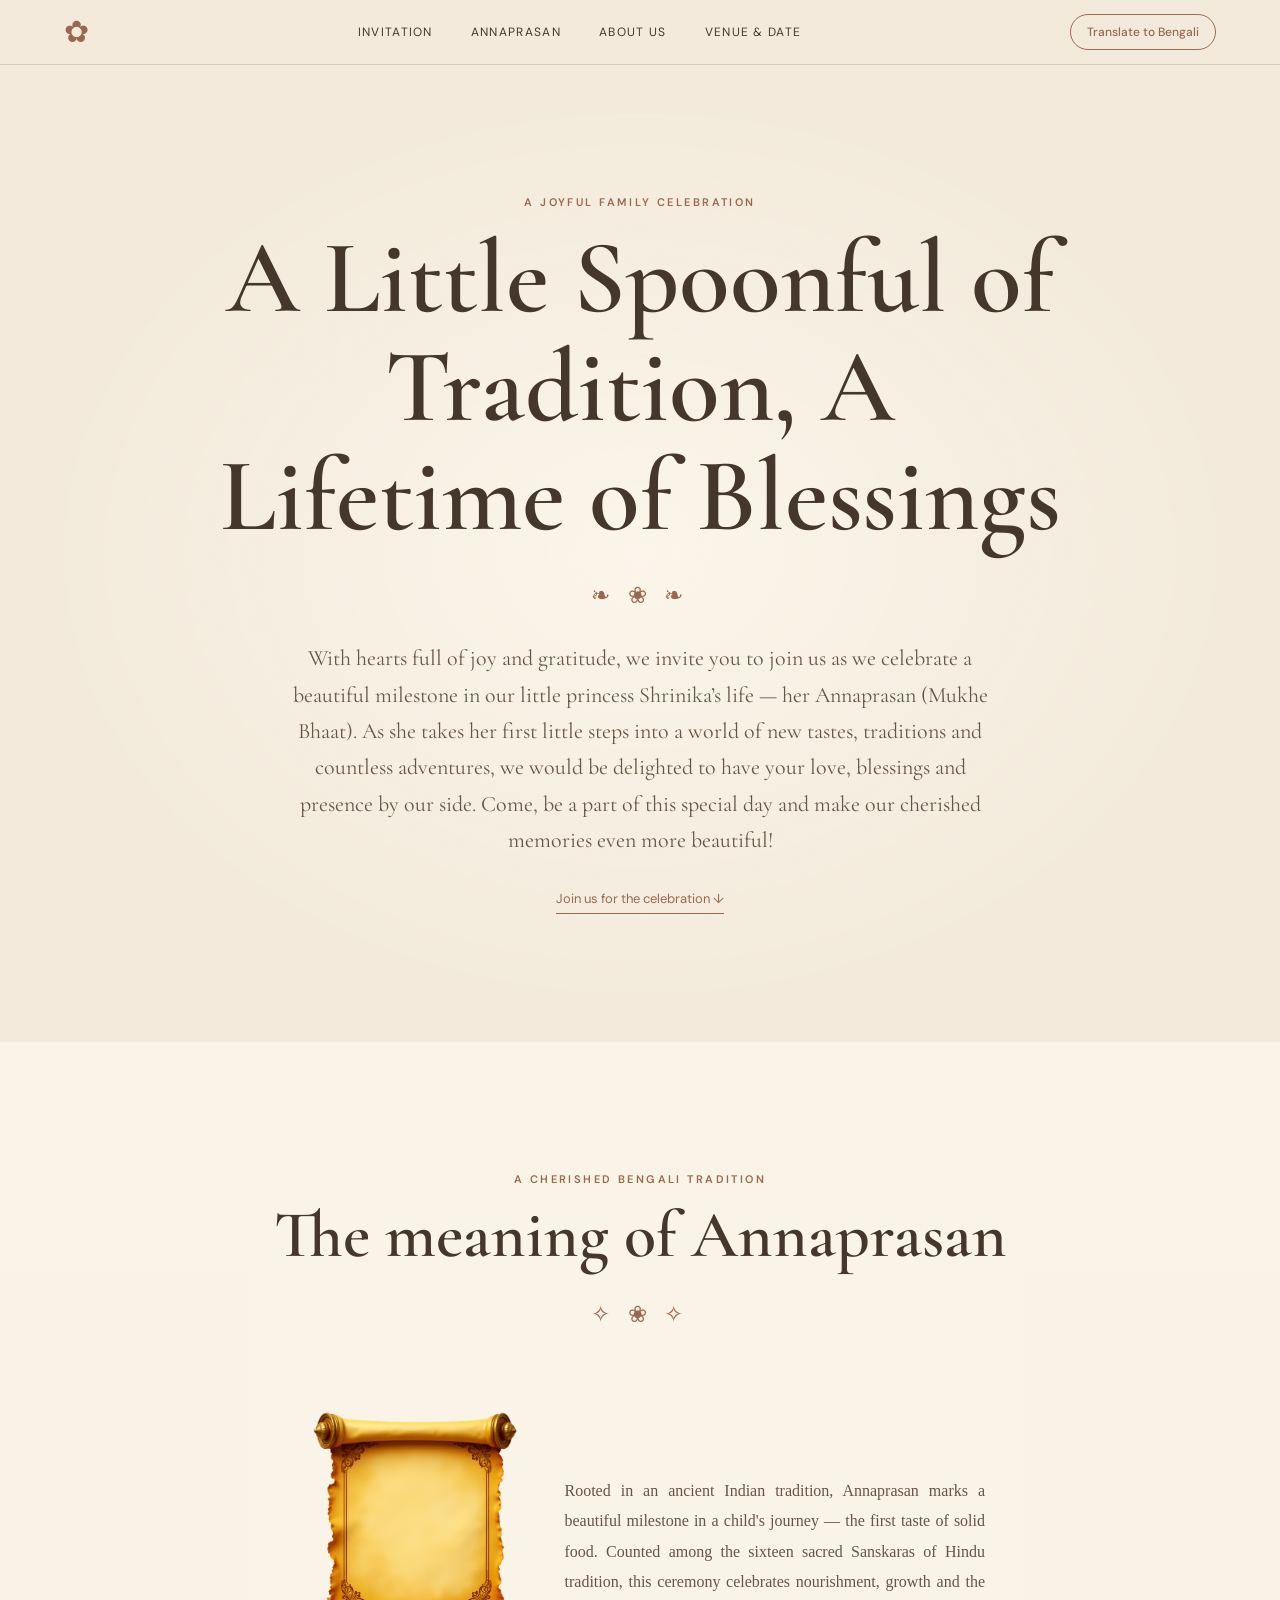
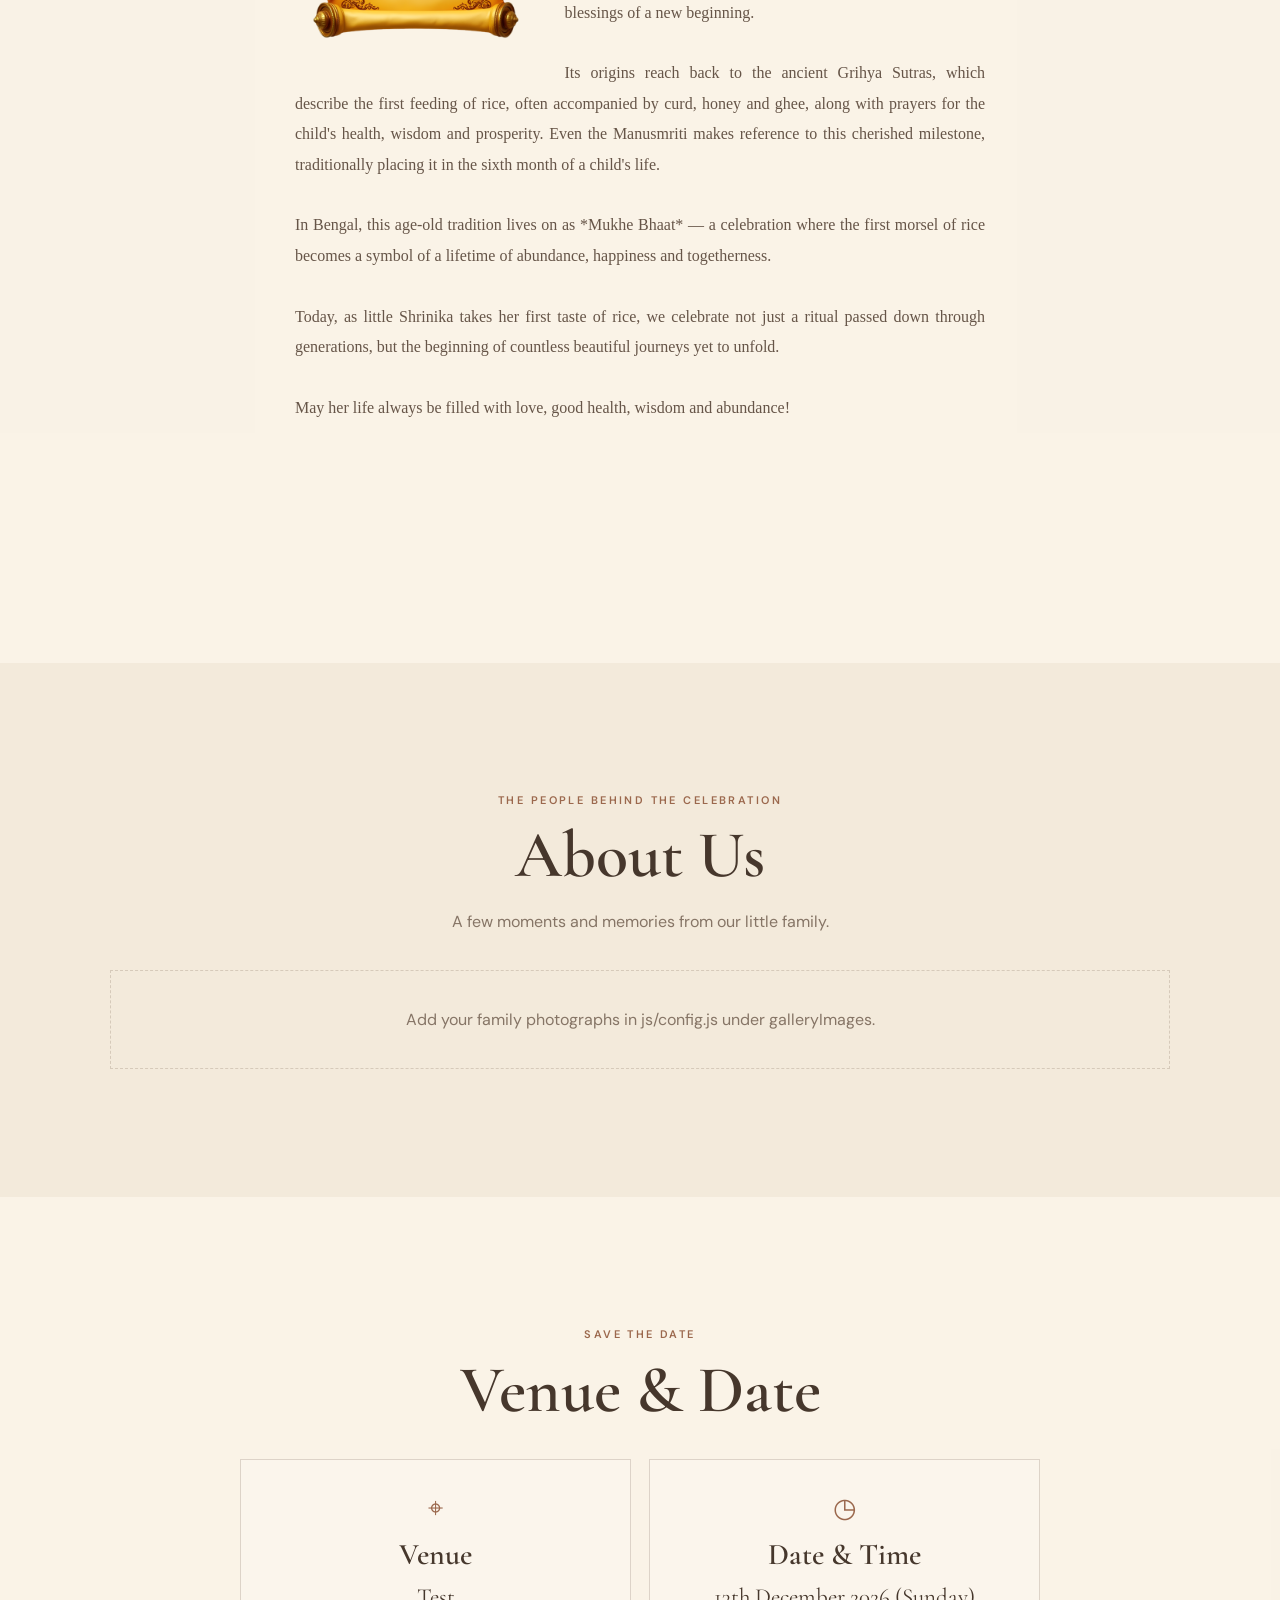
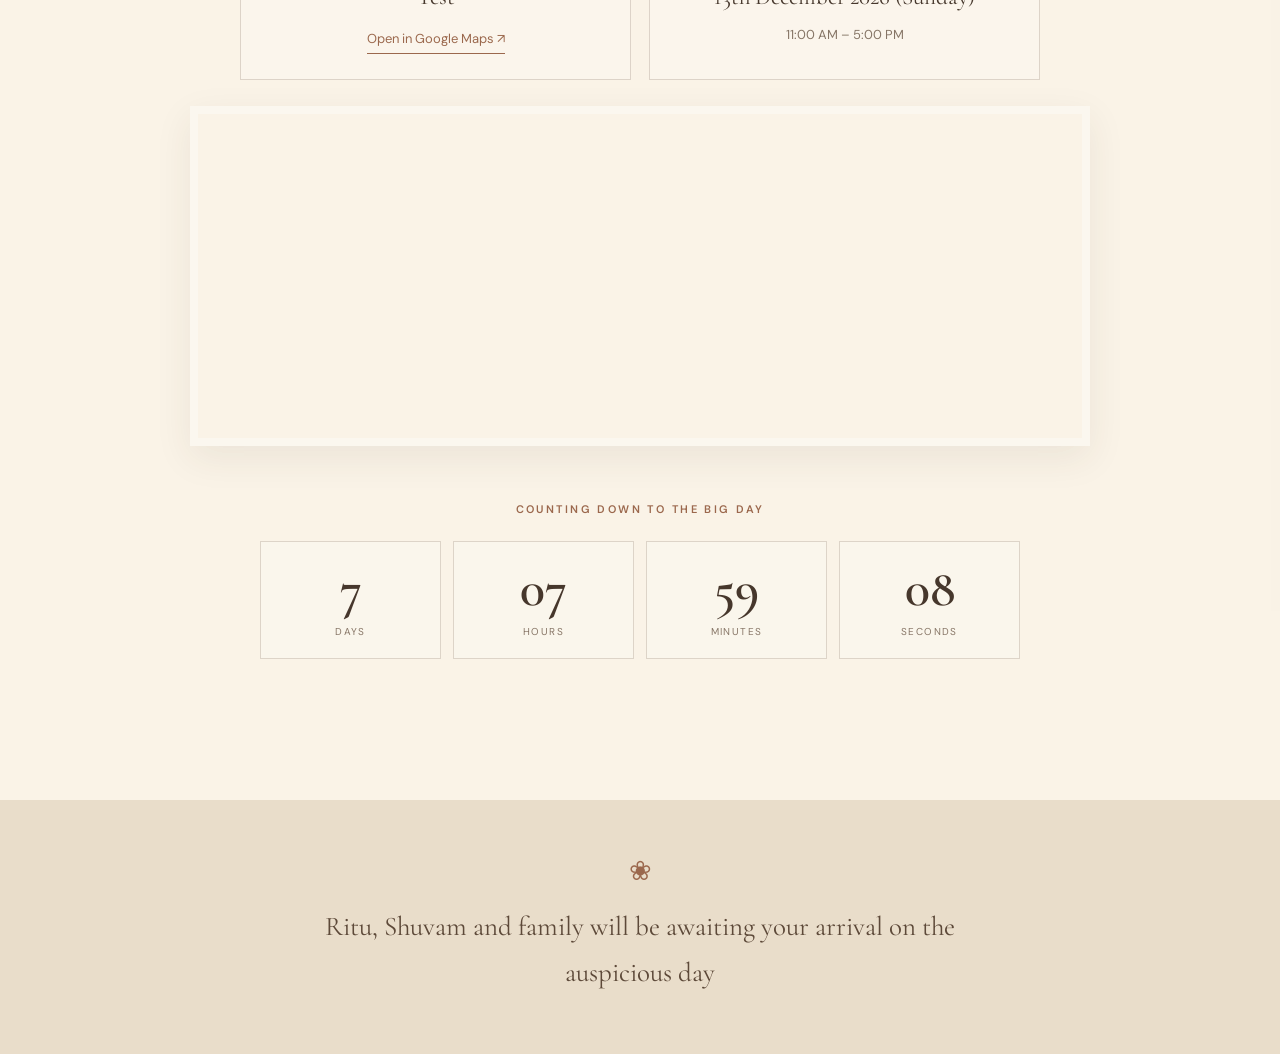
==== index.html @ da6636a7 "Update index.html" ====
<!DOCTYPE html>
<html lang="en">
<head>
  <meta charset="UTF-8" />
  <meta name="viewport" content="width=device-width, initial-scale=1.0" />
  <meta name="theme-color" content="#f3eadb" />
  <title>Annaprasan Invitation</title>
  <link rel="preconnect" href="https://fonts.googleapis.com">
  <link rel="preconnect" href="https://fonts.gstatic.com" crossorigin>
  <link href="https://fonts.googleapis.com/css2?family=Cormorant+Garamond:wght@500;600;700&family=DM+Sans:wght@400;500;600&display=swap" rel="stylesheet">
  <link rel="stylesheet" href="css/styles.css" />
</head>
<body>
  <div class="watermark" aria-hidden="true"></div>
  <header class="site-header">
    <a class="brand" href="#invitation" aria-label="Go to invitation">✿</a>
    <nav class="main-nav" aria-label="Main navigation">
      <a href="#invitation" data-en="Invitation" data-bn="আমন্ত্রণ">Invitation</a>
      <a href="#annaprasan" data-en="Annaprasan" data-bn="মুখেভাত">Annaprasan</a>
      <a href="#about" data-en="About Us" data-bn="আমাদের কথা">About Us</a>
      <a href="#venue" data-en="Venue & Date" data-bn="স্থান ও তারিখ">Venue &amp; Date</a>
    </nav>
    <button id="languageToggle" class="language-button" type="button" aria-pressed="false">Translate to Bengali</button>
    <button class="menu-toggle" id="menuToggle" type="button" aria-label="Toggle navigation" aria-expanded="false">☰</button>
  </header>

  <main>
    <section id="invitation" class="section hero-section">
      <div class="section-inner hero-inner">
        <p class="eyebrow" data-en="A joyful family celebration" data-bn="আনন্দের পারিবারিক উৎসব">A joyful family celebration</p>
        <h1 data-en="A Little Spoonful of Tradition, A Lifetime of Blessings" data-bn="আমন্ত্রণের শিরোনাম">A Little Spoonful of Tradition, A Lifetime of Blessings</h1>
        <div class="ornament" aria-hidden="true">❧ ❀ ❧</div>
        <p class="intro-copy" data-en="With hearts full of joy and gratitude, we invite you to join us as we celebrate a beautiful milestone in our little princess Shrinika’s life — her Annaprasan (Mukhe Bhaat).

As she takes her first little steps into a world of new tastes, traditions and countless adventures, we would be delighted to have your love, blessings and presence by our side.

Come, be a part of this special day and make our cherished memories even more beautiful"
          data-bn="অআআমন্ত্রণের বর্ণনা কখগঘঙ চছজঝঞ টঠডঢণ তথমদধন পফবভম যরলশষসহ">With hearts full of joy and gratitude, we invite you to join us as we celebrate a beautiful milestone in our little princess Shrinika’s life — her Annaprasan (Mukhe Bhaat).

As she takes her first little steps into a world of new tastes, traditions and countless adventures, we would be delighted to have your love, blessings and presence by our side.

Come, be a part of this special day and make our cherished memories even more beautiful!</p>
        <a class="text-link" href="#venue" data-en="Join us for the celebration ↓" data-bn="উৎসবে যোগ দিন ↓">Join us for the celebration ↓</a>
      </div>
    </section>

<section id="annaprasan" class="section story-section">
  <div class="section-inner narrow">

    <p class="eyebrow"
       data-en="A cherished Bengali tradition"
       data-bn="একটি প্রিয় বাঙালি ঐতিহ্য">
      A cherished Bengali tradition
    </p>

    <h2 data-en="The meaning of Annaprasan"
        data-bn="অন্নপ্রাশনের তাৎপর্য">
      The meaning of Annaprasan
    </h2>

    <div class="ornament" aria-hidden="true">✧ ❀ ✧</div>

    <div class="story-scroll">

      <img
        src="assets/images/antique-scroll.png"
        alt="An ancient decorative parchment scroll"
        class="story-scroll-image"
      />

      <p class="story-scroll-text"
         data-en="Rooted in an ancient Indian tradition, Annaprasan marks a beautiful milestone in a child's journey — the first taste of solid food. Counted among the sixteen sacred Sanskaras of Hindu tradition, this ceremony celebrates nourishment, growth and the blessings of a new beginning.

Its origins reach back to the ancient Grihya Sutras, which describe the first feeding of rice, often accompanied by curd, honey and ghee, along with prayers for the child's health, wisdom and prosperity. Even the Manusmriti makes reference to this cherished milestone, traditionally placing it in the sixth month of a child's life.

In Bengal, this age-old tradition lives on as *Mukhe Bhaat* — a celebration where the first morsel of rice becomes a symbol of a lifetime of abundance, happiness and togetherness.

Today, as little Shrinika takes her first taste of rice, we celebrate not just a ritual passed down through generations, but the beginning of countless beautiful journeys yet to unfold.

May her life always be filled with love, good health, wisdom and abundance!"
         data-bn="অন্নপ্রাশন বাংলায় মুখেভাত নামে পরিচিত। এই অনুষ্ঠানে শিশুকে প্রথমবার ভাত খাওয়ানো হয়। পরিবার একত্রিত হয়ে আশীর্বাদ, স্নেহ ও শুভকামনা জানায়.">

Rooted in an ancient Indian tradition, Annaprasan marks a beautiful milestone in a child's journey — the first taste of solid food. Counted among the sixteen sacred Sanskaras of Hindu tradition, this ceremony celebrates nourishment, growth and the blessings of a new beginning.

Its origins reach back to the ancient Grihya Sutras, which describe the first feeding of rice, often accompanied by curd, honey and ghee, along with prayers for the child's health, wisdom and prosperity. Even the Manusmriti makes reference to this cherished milestone, traditionally placing it in the sixth month of a child's life.

In Bengal, this age-old tradition lives on as *Mukhe Bhaat* — a celebration where the first morsel of rice becomes a symbol of a lifetime of abundance, happiness and togetherness.

Today, as little Shrinika takes her first taste of rice, we celebrate not just a ritual passed down through generations, but the beginning of countless beautiful journeys yet to unfold.

May her life always be filled with love, good health, wisdom and abundance!

      </p>

    </div>
  </div>
</section>

<style>
/* Remove borders from this section only */
#annaprasan,
#annaprasan .section-inner,
#annaprasan .story-scroll,
#annaprasan .story-scroll-image {
  border: none !important;
  outline: none !important;
  box-shadow: none !important;
}

/* Scroll layout */
#annaprasan .story-scroll {
  position: relative;
  max-width: 850px;
  margin: 30px auto;
  padding: 35px;
  background: transparent;
  border-radius: 0;
  overflow: hidden;
}

/* Scroll image with wrapping text */
#annaprasan .story-scroll-image {
  float: left;
  width: 35%;
  max-width: 260px;
  height: auto;
  margin: 5px 28px 18px 0;
  shape-outside: margin-box;
  border-radius: 0;
}

/* Story typography */
#annaprasan .story-scroll-text {
  font-family: Georgia, serif;
  font-size: 16px;
  line-height: 1.9;
  text-align: justify;
  white-space: pre-line;
}

/* Clear float after content */
#annaprasan .story-scroll::after {
  content: "";
  display: table;
  clear: both;
}

/* Mobile layout */
@media (max-width: 600px) {
  #annaprasan .story-scroll {
    padding: 15px 5px;
    margin: 20px auto;
  }

  #annaprasan .story-scroll-image {
    float: none;
    display: block;
    width: 70%;
    max-width: 220px;
    margin: 0 auto 22px;
  }

  #annaprasan .story-scroll-text {
    font-size: 14px;
    line-height: 1.8;
    text-align: left;
  }
}
</style>

    <section id="about" class="section about-section">
      <div class="section-inner">
        <p class="eyebrow" data-en="The people behind the celebration" data-bn="এই আনন্দের আপনজনেরা">The people behind the celebration</p>
        <h2 data-en="About Us" data-bn="আমাদের কথা">About Us</h2>
        <p class="section-lead" data-en="A few moments and memories from our little family." data-bn="আমাদের ছোট্ট পরিবারের কিছু মুহূর্ত ও স্মৃতি।">A few moments and memories from our little family.</p>
        <div id="photoGallery" class="photo-gallery" aria-live="polite"></div>
      </div>
    </section>

    <section id="venue" class="section venue-section">
      <div class="section-inner">
        <p class="eyebrow" data-en="Save the date" data-bn="তারিখটি মনে রাখুন">Save the date</p>
        <h2 data-en="Venue & Date" data-bn="স্থান ও তারিখ">Venue &amp; Date</h2>
        <div class="event-details">
          <div class="detail-card">
            <span class="detail-icon" aria-hidden="true">⌖</span>
            <h3 data-en="Venue" data-bn="অনুষ্ঠানের স্থান">Venue</h3>
            <p id="venueName">Test</p>
            <p id="venueAddress" class="muted"></p>
            <a id="mapLink" class="text-link" target="_blank" rel="noopener" href="https://www.google.com/maps/search/?api=1&query=Test">Open in Google Maps ↗</a>
          </div>
          <div class="detail-card">
            <span class="detail-icon" aria-hidden="true">◷</span>
            <h3 data-en="Date & Time" data-bn="তারিখ ও সময়">Date &amp; Time</h3>
            <p id="eventDate">13th December 2026 (Sunday)</p>
            <p id="eventTime" class="muted">Time to be announced</p>
          </div>
        </div>
        <div class="map-wrap">
          <iframe id="venueMap" title="Map showing the event venue" loading="lazy"
            referrerpolicy="no-referrer-when-downgrade"
            src="https://www.google.com/maps?q=Test&output=embed"></iframe>
        </div>
        <div class="countdown-panel">
          <p class="eyebrow" data-en="Counting down to the big day" data-bn="বিশেষ দিনের অপেক্ষায়">Counting down to the big day</p>
          <div id="countdown" class="countdown" aria-live="polite">
            <div><strong id="days">—</strong><span data-en="Days" data-bn="দিন">Days</span></div>
            <div><strong id="hours">—</strong><span data-en="Hours" data-bn="ঘণ্টা">Hours</span></div>
            <div><strong id="minutes">—</strong><span data-en="Minutes" data-bn="মিনিট">Minutes</span></div>
            <div><strong id="seconds">—</strong><span data-en="Seconds" data-bn="সেকেন্ড">Seconds</span></div>
          </div>
          <p id="countdownMessage" class="muted"></p>
        </div>
      </div>
    </section>
  </main>

  <footer class="site-footer">
    <div class="footer-flower" aria-hidden="true">❀</div>
    <p data-en="Ritu, Shuvam and family will be awaiting your arrival on the auspicious day"
       data-bn="শুভ দিনে রিতু, শুভম ও পরিবার আপনাদের আগমনের অপেক্ষায় থাকবে।">Ritu, Shuvam and family will be awaiting your arrival on the auspicious day</p>
  </footer>

  <script src="js/config.js"></script>
  <script src="js/app.js"></script>
</body>
</html>
---- css/styles.css ----
:root {
  --paper: #f3eadb;
  --paper-light: #fbf7ef;
  --ink: #46372c;
  --muted: #867566;
  --accent: #9b684d;
  --line: rgba(102, 75, 55, .2);
  --serif: "Cormorant Garamond", Georgia, serif;
  --sans: "DM Sans", Arial, sans-serif;
}
* { box-sizing: border-box; }
html { scroll-behavior: smooth; scroll-padding-top: 86px; }
body { margin: 0; background: var(--paper); color: var(--ink); font-family: var(--sans); line-height: 1.7; }
.watermark { position: fixed; inset: 0; z-index: -1; pointer-events: none; opacity: .055; background-image: var(--watermark-image); background-position: center; background-repeat: no-repeat; background-size: min(70vw, 680px); }
.site-header { position: sticky; top: 0; z-index: 20; display: flex; align-items: center; justify-content: space-between; gap: 22px; padding: 14px clamp(18px, 5vw, 72px); background: rgba(243,234,219,.94); border-bottom: 1px solid var(--line); backdrop-filter: blur(12px); }
.brand { color: var(--accent); font-size: 30px; text-decoration: none; line-height: 1; }
.main-nav { display: flex; justify-content: center; align-items: center; gap: clamp(14px, 3vw, 38px); flex: 1; }
.main-nav a { color: var(--ink); text-decoration: none; font-size: 12px; letter-spacing: .11em; text-transform: uppercase; white-space: nowrap; transition: color .2s; }
.main-nav a:hover, .main-nav a:focus { color: var(--accent); }
.language-button { border: 1px solid var(--accent); color: var(--accent); background: transparent; border-radius: 999px; padding: 9px 16px; font: 500 12px var(--sans); white-space: nowrap; cursor: pointer; }
.language-button:hover { color: var(--paper-light); background: var(--accent); }
.menu-toggle { display: none; border: 0; background: none; color: var(--ink); font-size: 24px; }
.section { padding: clamp(76px, 10vw, 140px) 24px; scroll-margin-top: 70px; }
.section-inner { width: min(1060px, 100%); margin: 0 auto; text-align: center; }
.hero-section { min-height: 690px; display: grid; place-items: center; background: radial-gradient(ellipse at center, rgba(255,250,241,.7), transparent 68%); }
.hero-inner { max-width: 850px; }
.eyebrow { margin: 0 0 12px; color: var(--accent); font-size: 11px; letter-spacing: .22em; text-transform: uppercase; font-weight: 600; }
h1, h2, h3 { font-family: var(--serif); font-weight: 600; line-height: 1.05; }
h1 { margin: 0; font-size: clamp(54px, 9vw, 104px); }
h2 { margin: 0 0 18px; font-size: clamp(42px, 6vw, 66px); }
h3 { margin: 8px 0; font-size: 30px; }
.ornament { margin: 25px 0; color: var(--accent); font-size: 23px; letter-spacing: .25em; }
.intro-copy { max-width: 700px; margin: 0 auto 26px; color: #665548; font-family: var(--serif); font-size: clamp(18px, 2vw, 22px); line-height: 1.65; }
.text-link { display: inline-block; color: var(--accent); font-size: 13px; text-decoration: none; border-bottom: 1px solid currentColor; padding-bottom: 3px; }
.narrow { max-width: 760px; }
.story-section { background: rgba(255,250,241,.55); }
.story-section p:not(.eyebrow) { color: #665548; font-family: var(--serif); font-size: 21px; line-height: 1.8; }
.section-lead { color: var(--muted); margin: 0 0 34px; }
.photo-gallery { display: grid; grid-template-columns: repeat(3, 1fr); gap: 18px; }
.photo-card { overflow: hidden; background: var(--paper-light); border: 1px solid var(--line); padding: 9px; box-shadow: 0 12px 30px rgba(70,55,44,.06); }
.photo-card img { display: block; width: 100%; aspect-ratio: 4 / 5; object-fit: cover; }
.photo-card figcaption { padding: 10px 4px 4px; color: var(--muted); font-family: var(--serif); font-size: 18px; }
.empty-gallery { grid-column: 1 / -1; padding: 35px; border: 1px dashed var(--line); color: var(--muted); }
.venue-section { background: rgba(255,250,241,.55); }
.event-details { display: grid; grid-template-columns: 1fr 1fr; gap: 18px; max-width: 800px; margin: 34px auto 26px; }
.detail-card { padding: 25px; border: 1px solid var(--line); background: rgba(251,247,239,.7); }
.detail-icon { color: var(--accent); font-size: 27px; }
.detail-card p { margin: 7px 0; font-family: var(--serif); font-size: 23px; }
.detail-card .muted, .muted { color: var(--muted); font-family: var(--sans); font-size: 13px; }
.map-wrap { max-width: 900px; height: 340px; margin: 0 auto; overflow: hidden; border: 8px solid var(--paper-light); box-shadow: 0 12px 35px rgba(70,55,44,.08); }
.map-wrap iframe { width: 100%; height: 100%; border: 0; }
.countdown-panel { margin: 54px auto 0; max-width: 760px; }
.countdown { display: grid; grid-template-columns: repeat(4, 1fr); gap: 12px; margin: 22px 0 10px; }
.countdown div { padding: 18px 8px; border: 1px solid var(--line); background: rgba(251,247,239,.65); }
.countdown strong { display: block; font-family: var(--serif); font-size: clamp(34px, 5vw, 52px); font-weight: 600; line-height: 1.1; }
.countdown span { display: block; margin-top: 6px; color: var(--muted); font-size: 10px; letter-spacing: .14em; text-transform: uppercase; }
.site-footer { padding: 48px 20px 58px; text-align: center; background: #e9ddca; color: #5d4939; }
.footer-flower { color: var(--accent); font-size: 27px; }
.site-footer p { max-width: 700px; margin: 10px auto 0; font-family: var(--serif); font-size: clamp(20px, 3vw, 27px); }
@media (max-width: 760px) {
  .site-header { flex-wrap: wrap; gap: 12px; }
  .brand { order: 1; }
  .language-button { order: 2; margin-left: auto; }
  .menu-toggle { display: block; order: 3; }
  .main-nav { display: none; order: 4; width: 100%; flex: 0 0 100%; flex-direction: column; align-items: stretch; gap: 0; padding: 8px 0; }
  .main-nav.open { display: flex; }
  .main-nav a { padding: 10px 4px; border-top: 1px solid var(--line); }
  .photo-gallery { grid-template-columns: repeat(2, 1fr); }
  .event-details { grid-template-columns: 1fr; }
  .map-wrap { height: 280px; }
}
@media (max-width: 440px) {
  .photo-gallery { grid-template-columns: 1fr; }
  .countdown { gap: 6px; }
  .countdown div { padding: 14px 3px; }
  .countdown span { font-size: 8px; letter-spacing: .07em; }
}
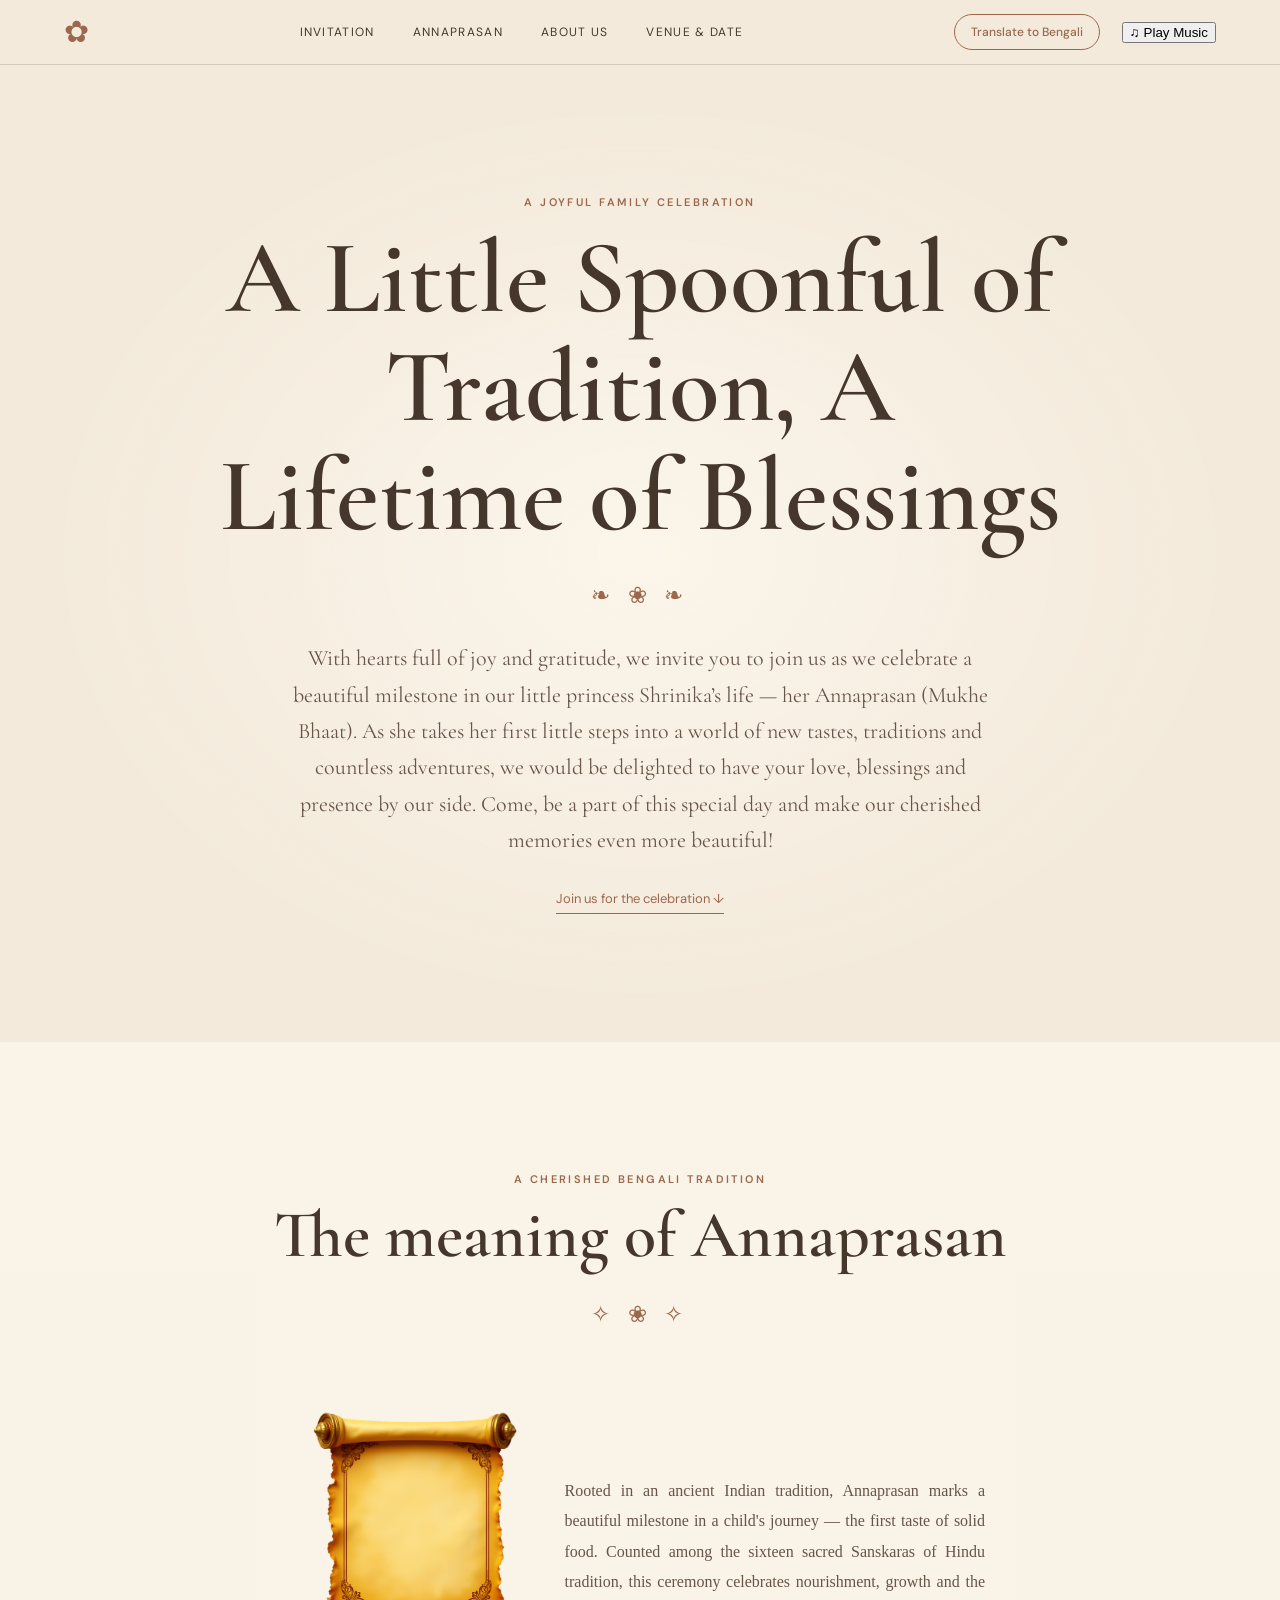
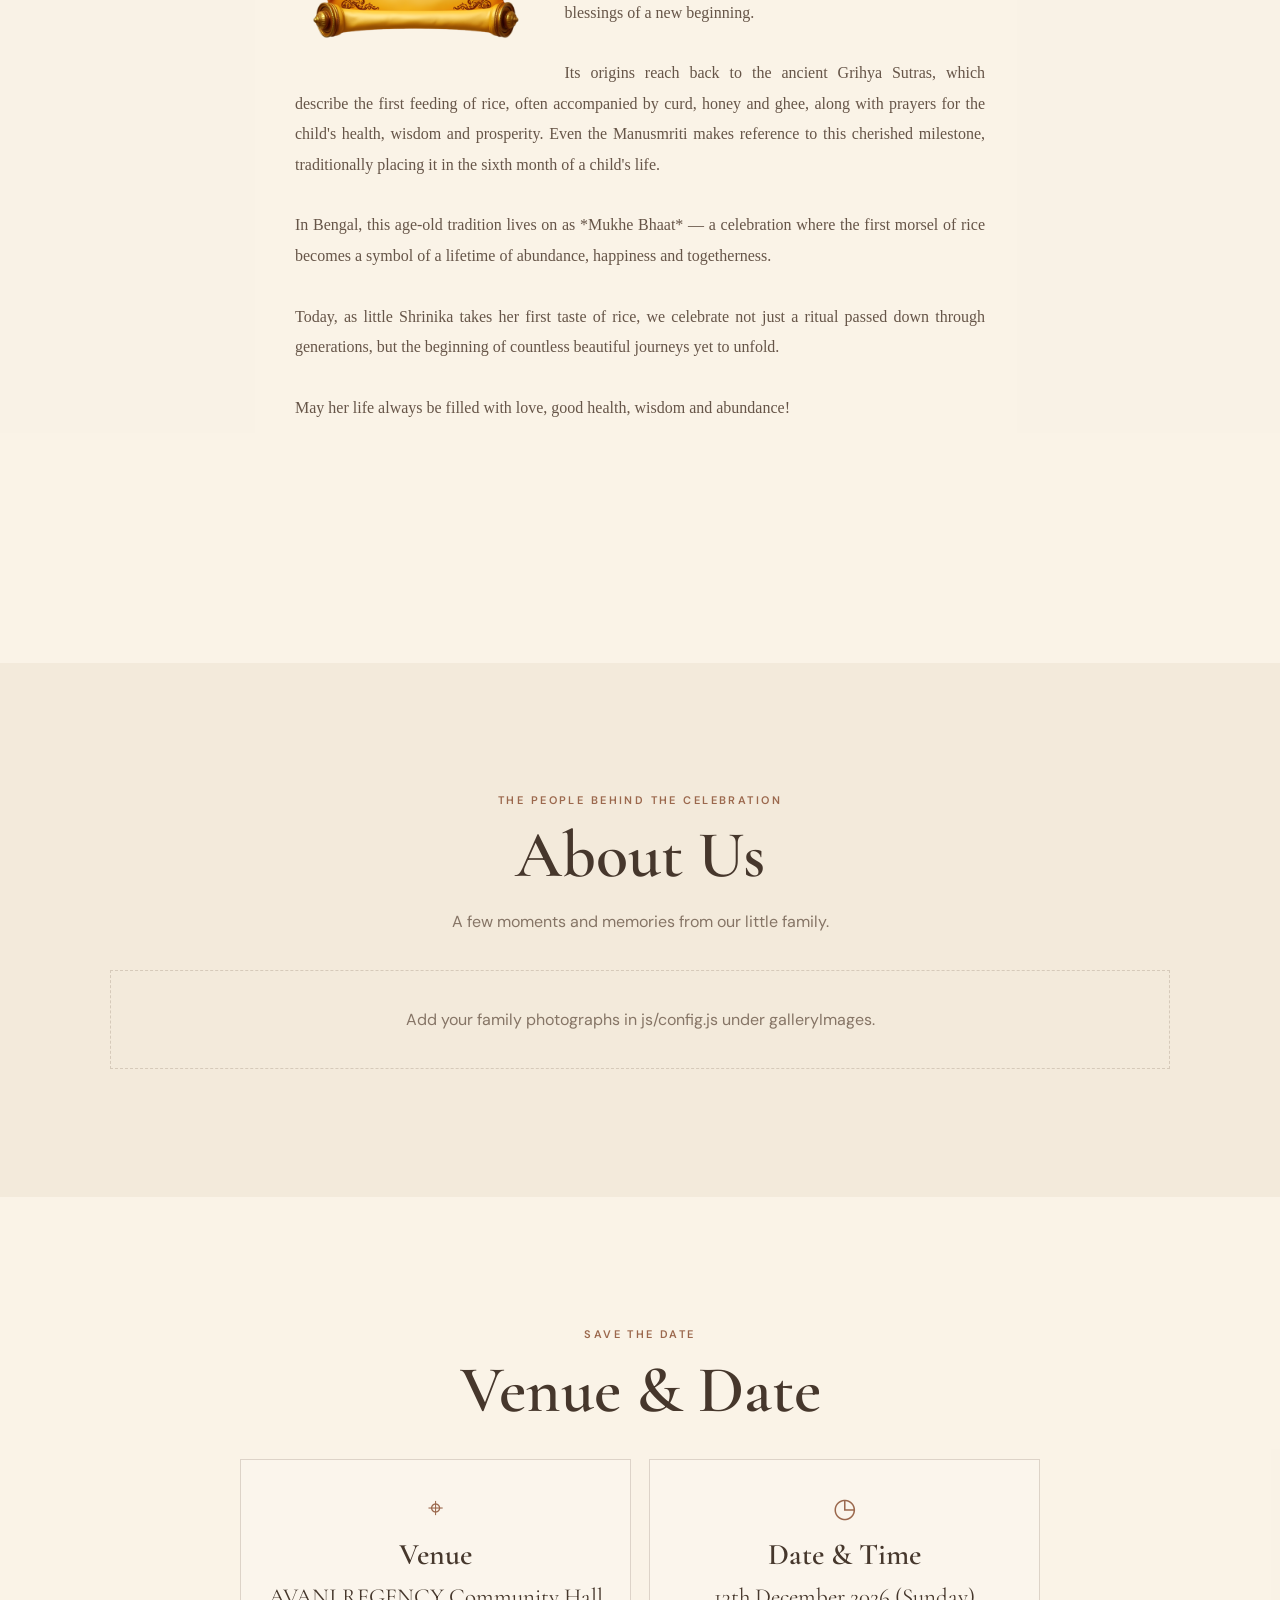
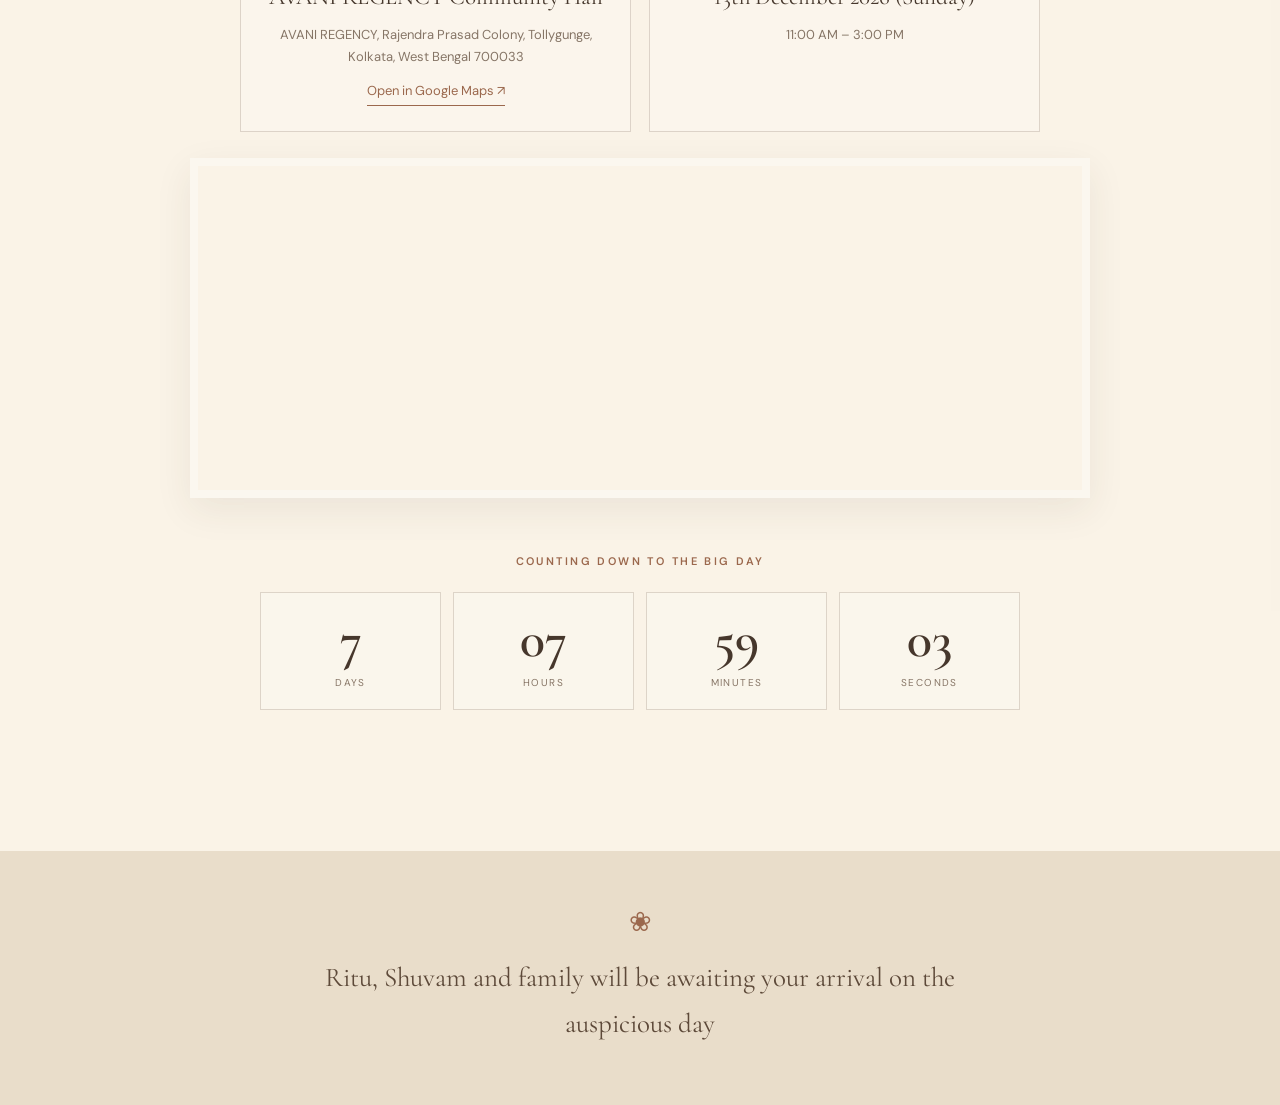
==== commit 737d59be: "Update index.html" ====
--- a/index.html
+++ b/index.html
@@ -11,6 +11,9 @@
   <link rel="stylesheet" href="css/styles.css" />
 </head>
 <body>
+  <audio id="bgMusic" loop preload="auto">
+    <source src="assets/background-music.mp3" type="audio/mpeg">
+  </audio>
   <div class="watermark" aria-hidden="true"></div>
   <header class="site-header">
     <a class="brand" href="#invitation" aria-label="Go to invitation">✿</a>
@@ -22,6 +25,56 @@
     </nav>
     <button id="languageToggle" class="language-button" type="button" aria-pressed="false">Translate to Bengali</button>
     <button class="menu-toggle" id="menuToggle" type="button" aria-label="Toggle navigation" aria-expanded="false">☰</button>
+    <button id="musicToggle" class="music-toggle">
+    ♫ Music On
+  </button>
+  <script>
+document.addEventListener("DOMContentLoaded", function () {
+
+    const music = document.getElementById("bgMusic");
+    const toggle = document.getElementById("musicToggle");
+
+    let isPlaying = false;
+
+    // Attempt autoplay
+    function startMusic() {
+        music.play()
+            .then(() => {
+                isPlaying = true;
+                toggle.textContent = "♫ Music On";
+            })
+            .catch(() => {
+                isPlaying = false;
+                toggle.textContent = "♫ Play Music";
+            });
+    }
+
+    // Play music after visitor interaction
+    document.addEventListener("click", function firstInteraction() {
+        if (!isPlaying) {
+            startMusic();
+        }
+        document.removeEventListener("click", firstInteraction);
+    });
+
+    // Music toggle
+    toggle.addEventListener("click", function (event) {
+        event.stopPropagation();
+
+        if (music.paused) {
+            startMusic();
+        } else {
+            music.pause();
+            isPlaying = false;
+            toggle.textContent = "♫ Music Off";
+        }
+    });
+
+    // Initial autoplay attempt
+    startMusic();
+
+});
+</script>
   </header>
 
   <main>
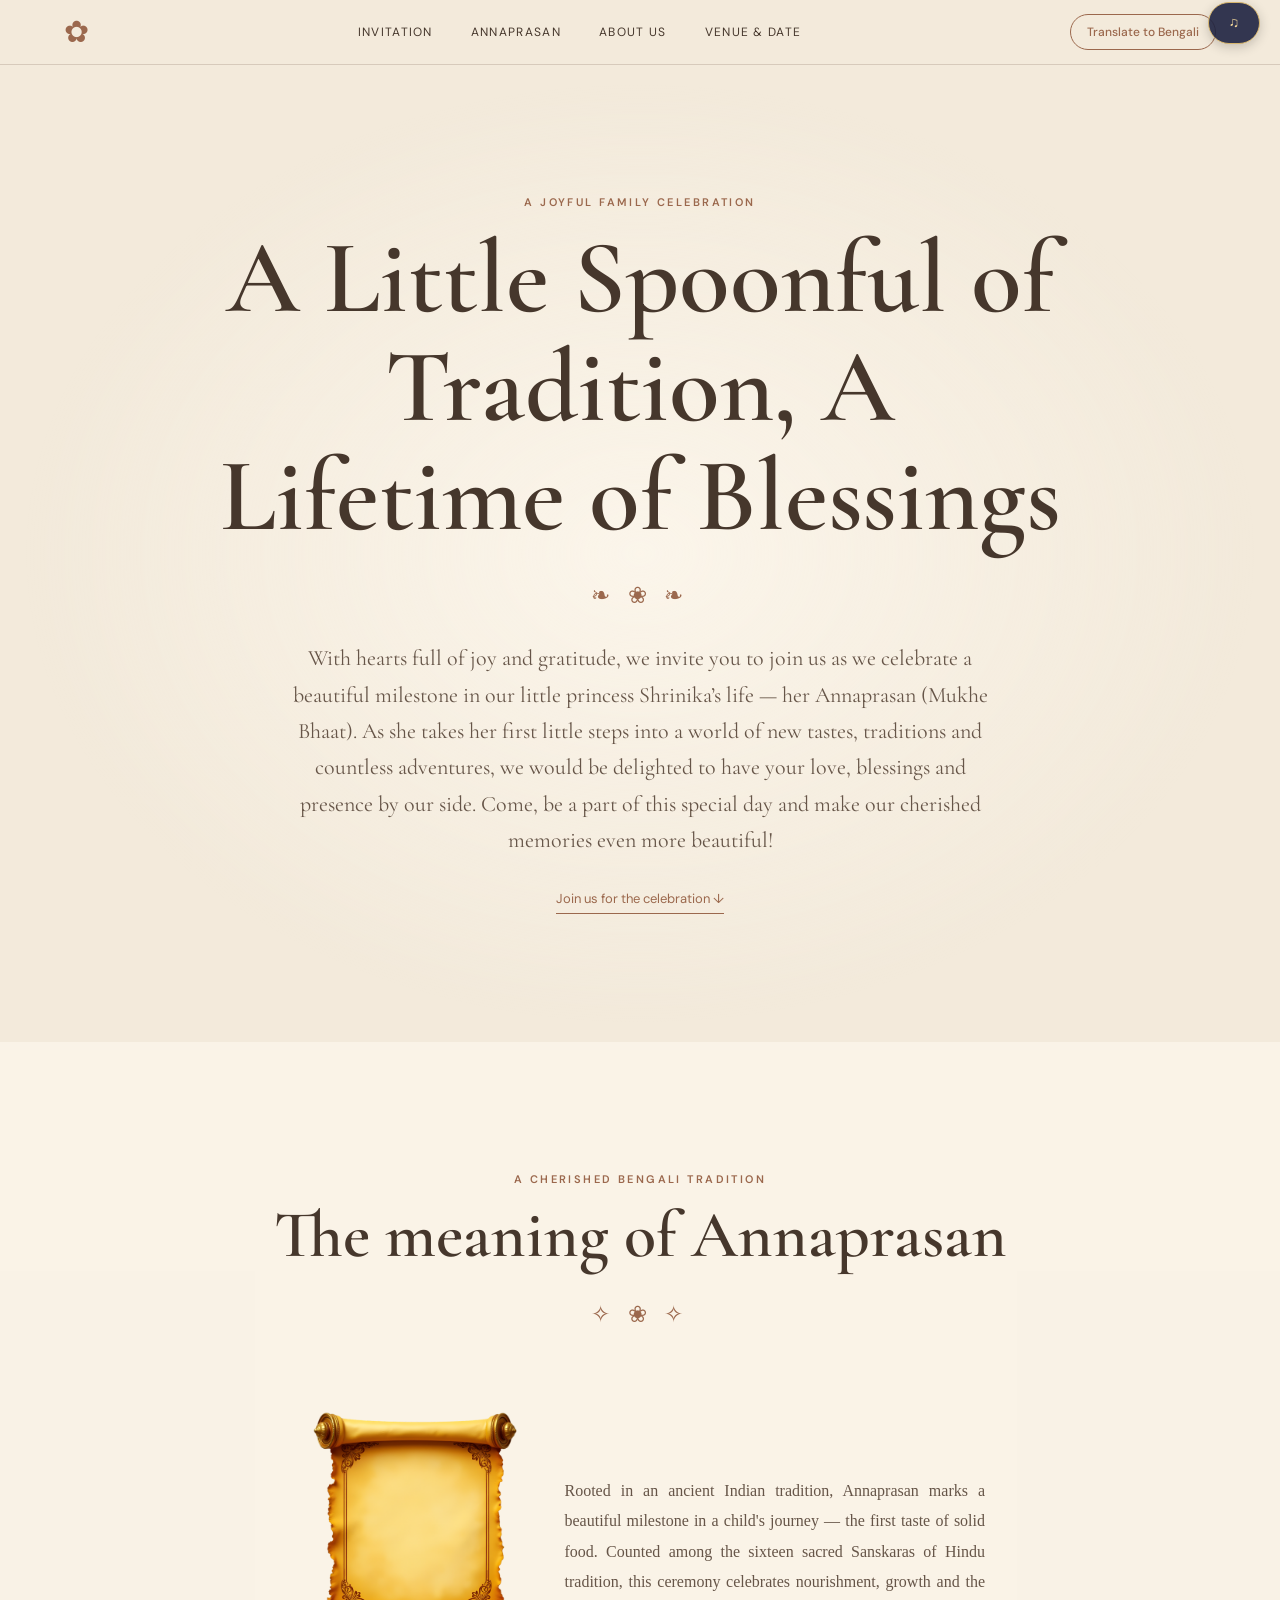
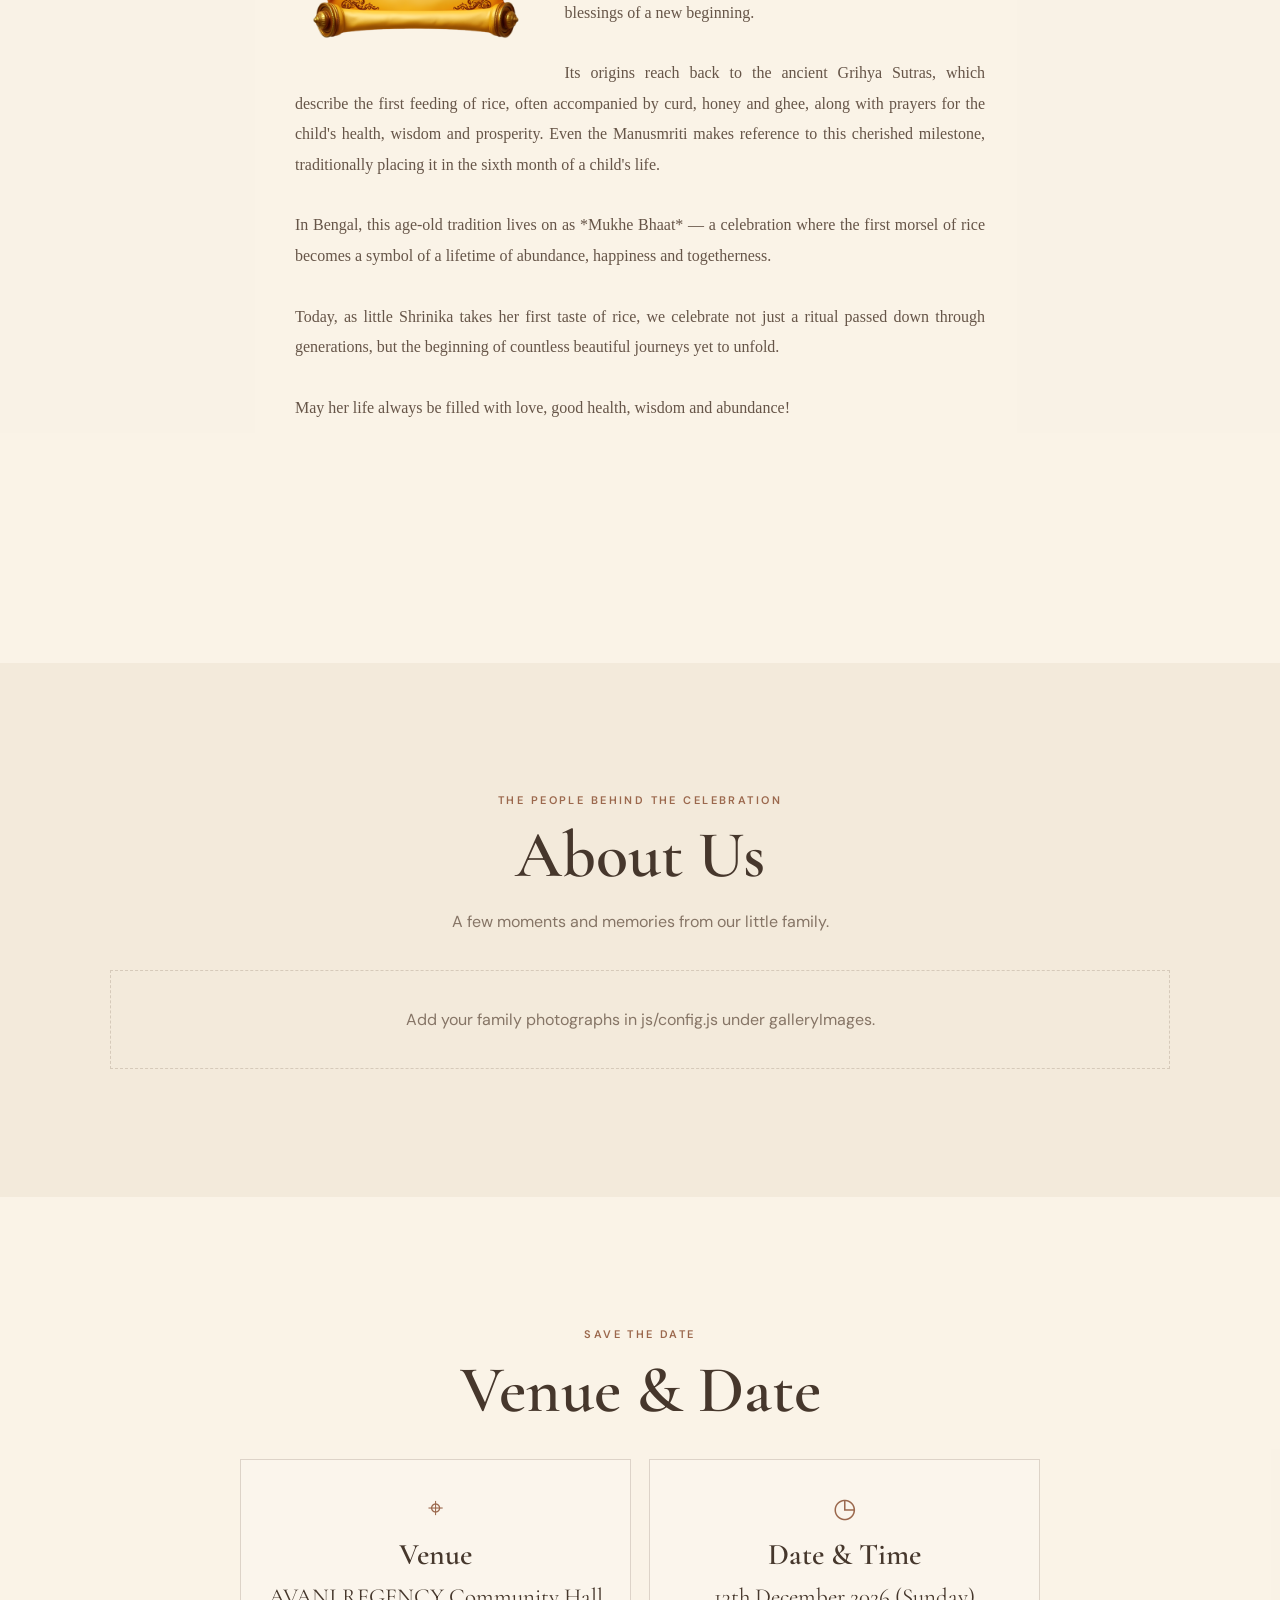
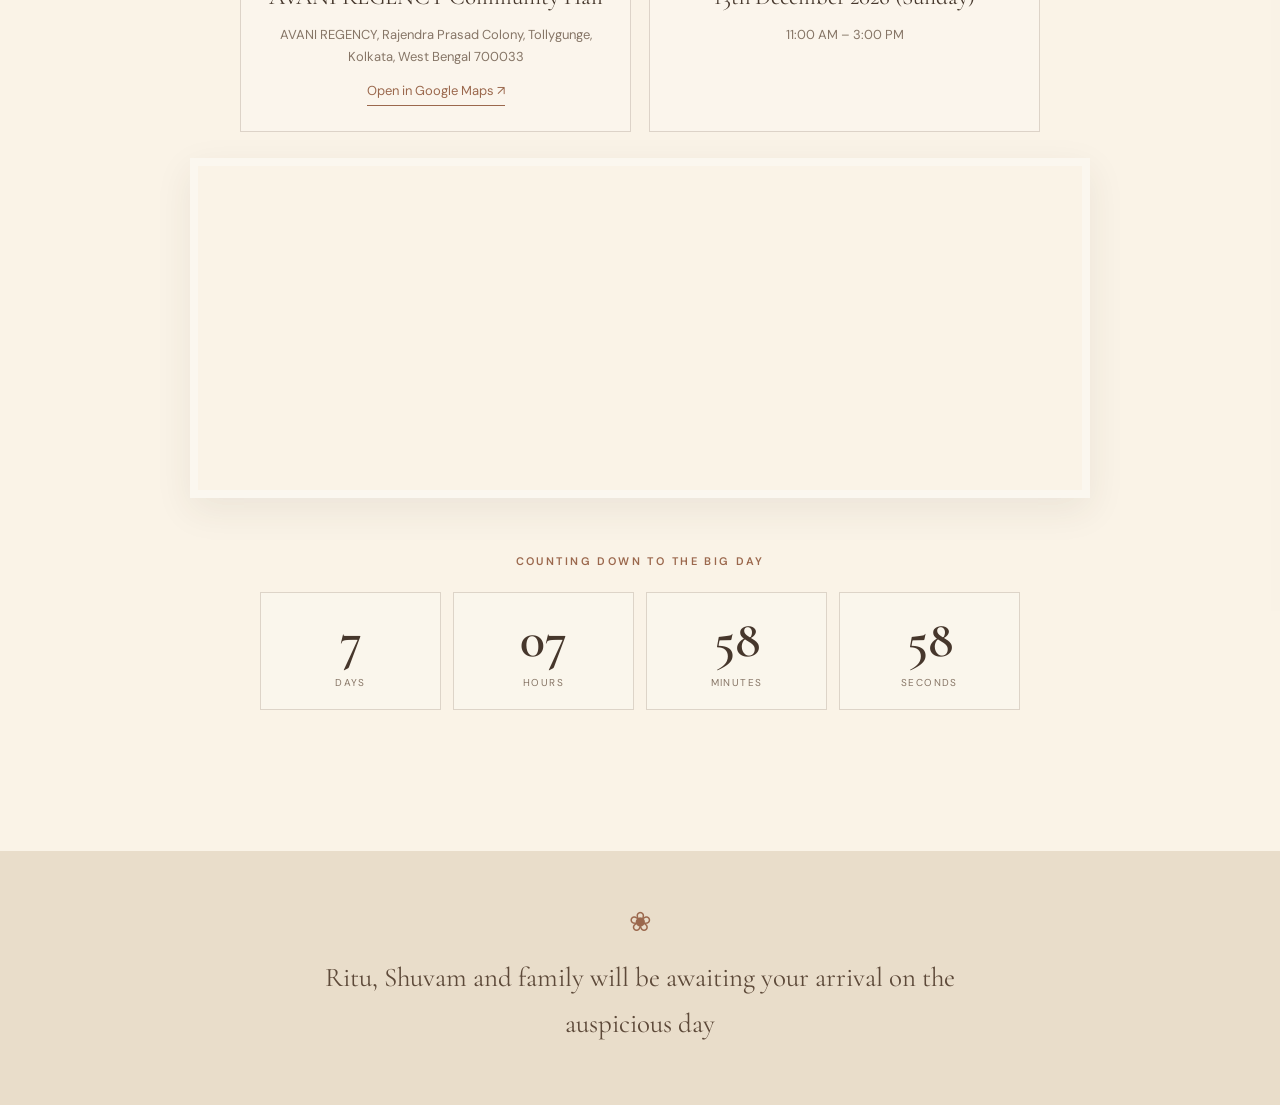
==== commit 7a0aed5a: "Update index.html" ====
--- a/index.html
+++ b/index.html
@@ -25,53 +25,71 @@
     </nav>
     <button id="languageToggle" class="language-button" type="button" aria-pressed="false">Translate to Bengali</button>
     <button class="menu-toggle" id="menuToggle" type="button" aria-label="Toggle navigation" aria-expanded="false">☰</button>
-    <button id="musicToggle" class="music-toggle">
-    ♫ Music On
-  </button>
+    <button id="musicToggle"
+            class="music-toggle is-off"
+            aria-label="Play music"
+            title="Play music">
+
+        <span class="music-icon">♫</span>
+        <span class="music-slash"></span>
+
+    </button>
+ 
   <script>
 document.addEventListener("DOMContentLoaded", function () {
 
     const music = document.getElementById("bgMusic");
     const toggle = document.getElementById("musicToggle");
 
-    let isPlaying = false;
-
-    // Attempt autoplay
-    function startMusic() {
-        music.play()
-            .then(() => {
-                isPlaying = true;
-                toggle.textContent = "♫ Music On";
-            })
-            .catch(() => {
-                isPlaying = false;
-                toggle.textContent = "♫ Play Music";
-            });
+    function updateButton(playing) {
+
+        toggle.classList.toggle("is-off", !playing);
+
+        toggle.setAttribute(
+            "aria-label",
+            playing ? "Turn music off" : "Play music"
+        );
+
+        toggle.setAttribute(
+            "title",
+            playing ? "Turn music off" : "Play music"
+        );
     }
 
-    // Play music after visitor interaction
-    document.addEventListener("click", function firstInteraction() {
-        if (!isPlaying) {
-            startMusic();
+    // Attempt automatic playback when page opens
+    music.play()
+        .then(() => {
+            updateButton(true);
+        })
+        .catch(() => {
+            updateButton(false);
+        });
+
+    // Toggle music on click
+    toggle.addEventListener("click", function () {
+
+        if (music.paused) {
+
+            music.play()
+                .then(() => {
+                    updateButton(true);
+                })
+                .catch(() => {
+                    updateButton(false);
+                });
+
+        } else {
+
+            music.pause();
+            updateButton(false);
+
         }
-        document.removeEventListener("click", firstInteraction);
+
     });
 
-    // Music toggle
-    toggle.addEventListener("click", function (event) {
-        event.stopPropagation();
-
-        if (music.paused) {
-            startMusic();
-        } else {
-            music.pause();
-            isPlaying = false;
-            toggle.textContent = "♫ Music Off";
-        }
-    });
-
-    // Initial autoplay attempt
-    startMusic();
+    // Keep icon synchronized with actual playback
+    music.addEventListener("play", () => updateButton(true));
+    music.addEventListener("pause", () => updateButton(false));
 
 });
 </script>
--- a/css/styles.css
+++ b/css/styles.css
@@ -75,3 +75,27 @@
   .countdown div { padding: 14px 3px; }
   .countdown span { font-size: 8px; letter-spacing: .07em; }
 }
+
+.music-toggle {
+    position: fixed;
+    bottom: 20px;
+    right: 20px;
+    z-index: 9999;
+
+    background: rgba(30, 35, 65, 0.9);
+    color: #f5d99b;
+
+    border: 1px solid #d6b56d;
+    border-radius: 30px;
+
+    padding: 12px 20px;
+    font-size: 14px;
+    cursor: pointer;
+
+    font-family: Georgia, serif;
+    box-shadow: 0 3px 12px rgba(0,0,0,0.2);
+}
+
+.music-toggle:hover {
+    background: #454b78;
+}
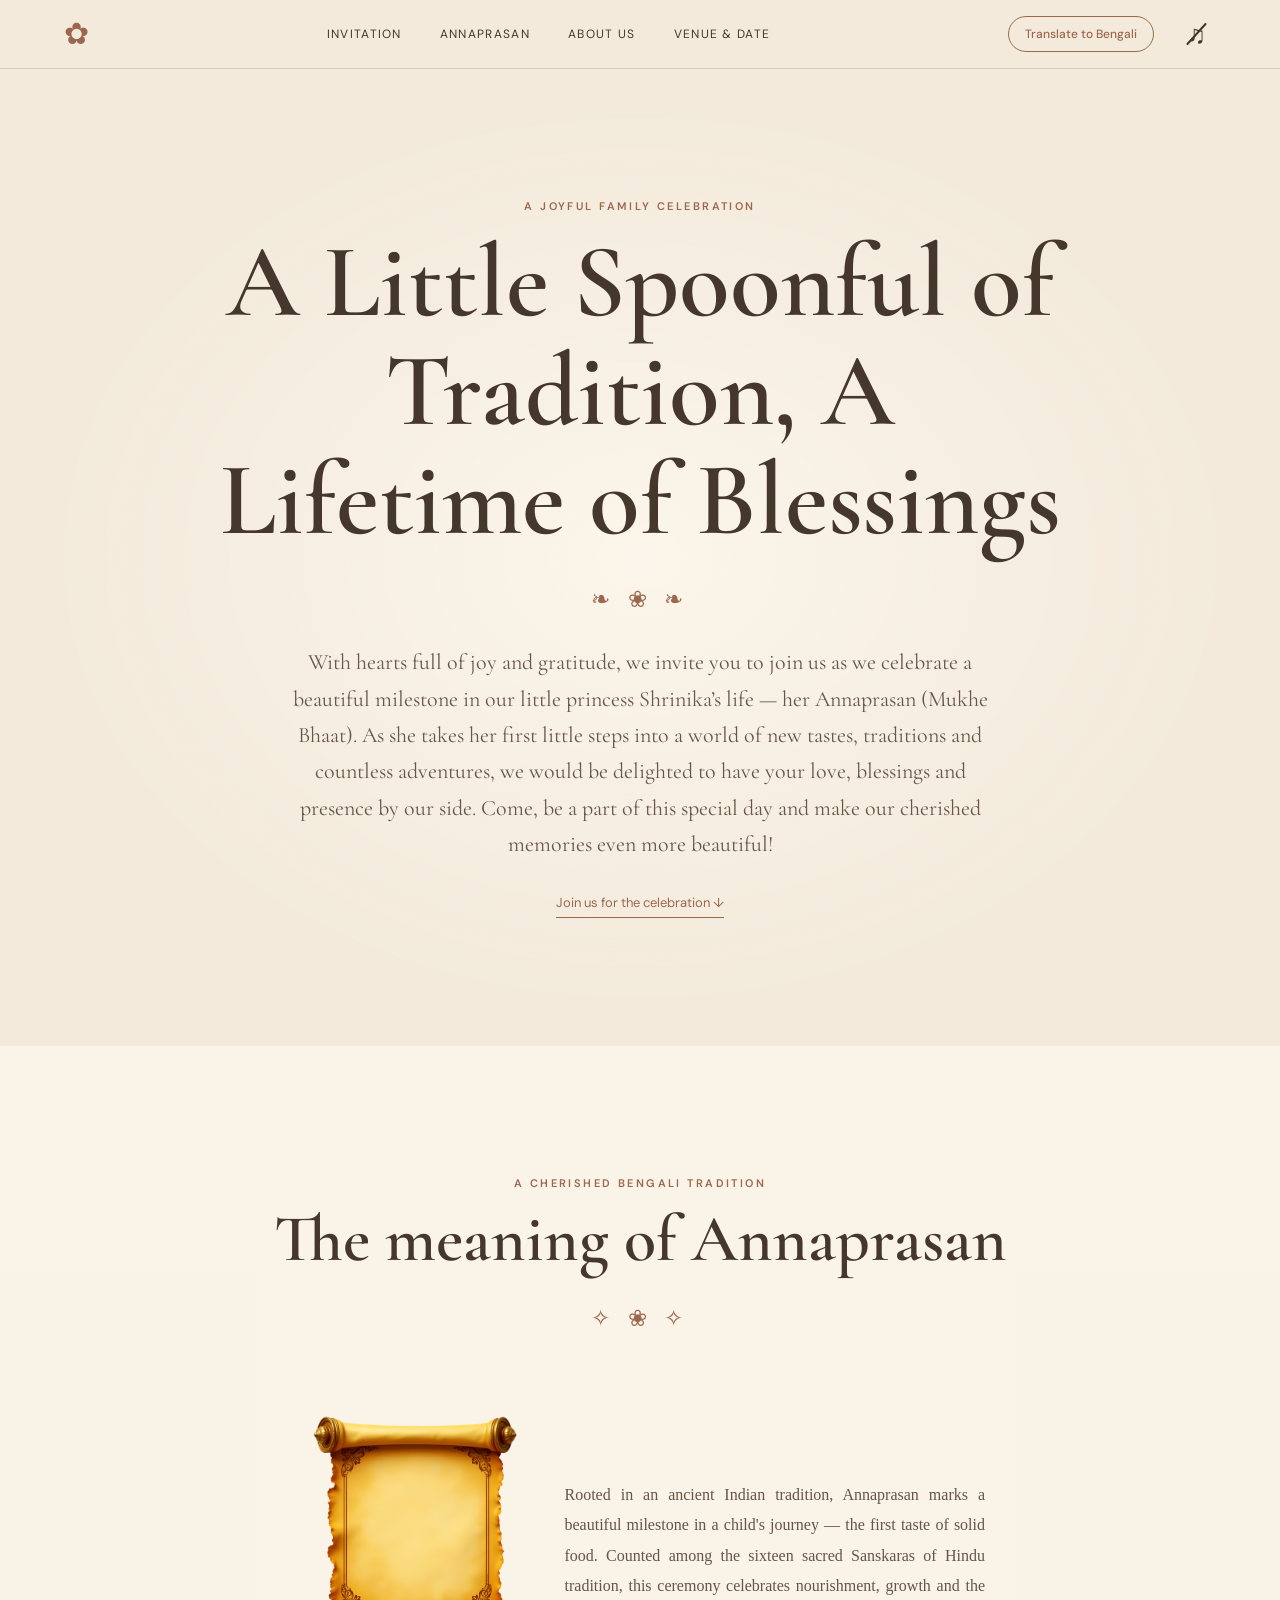
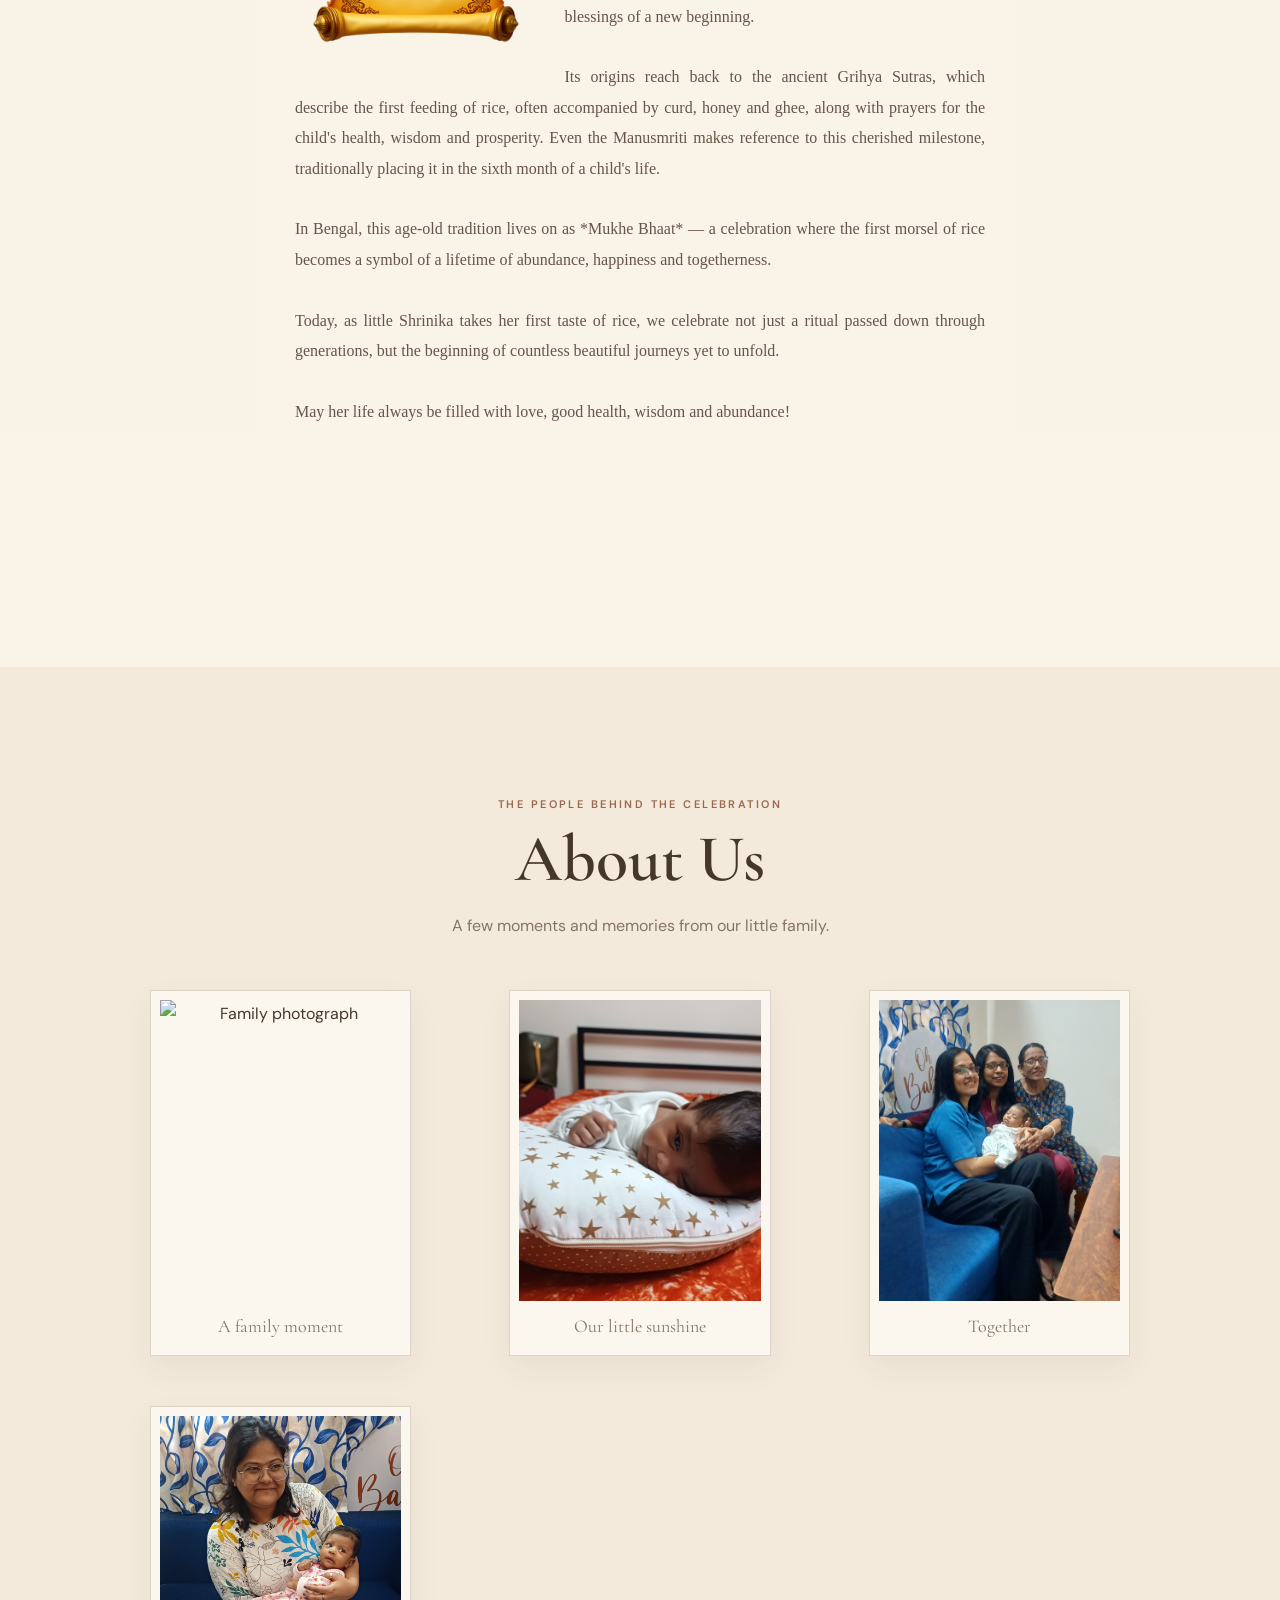
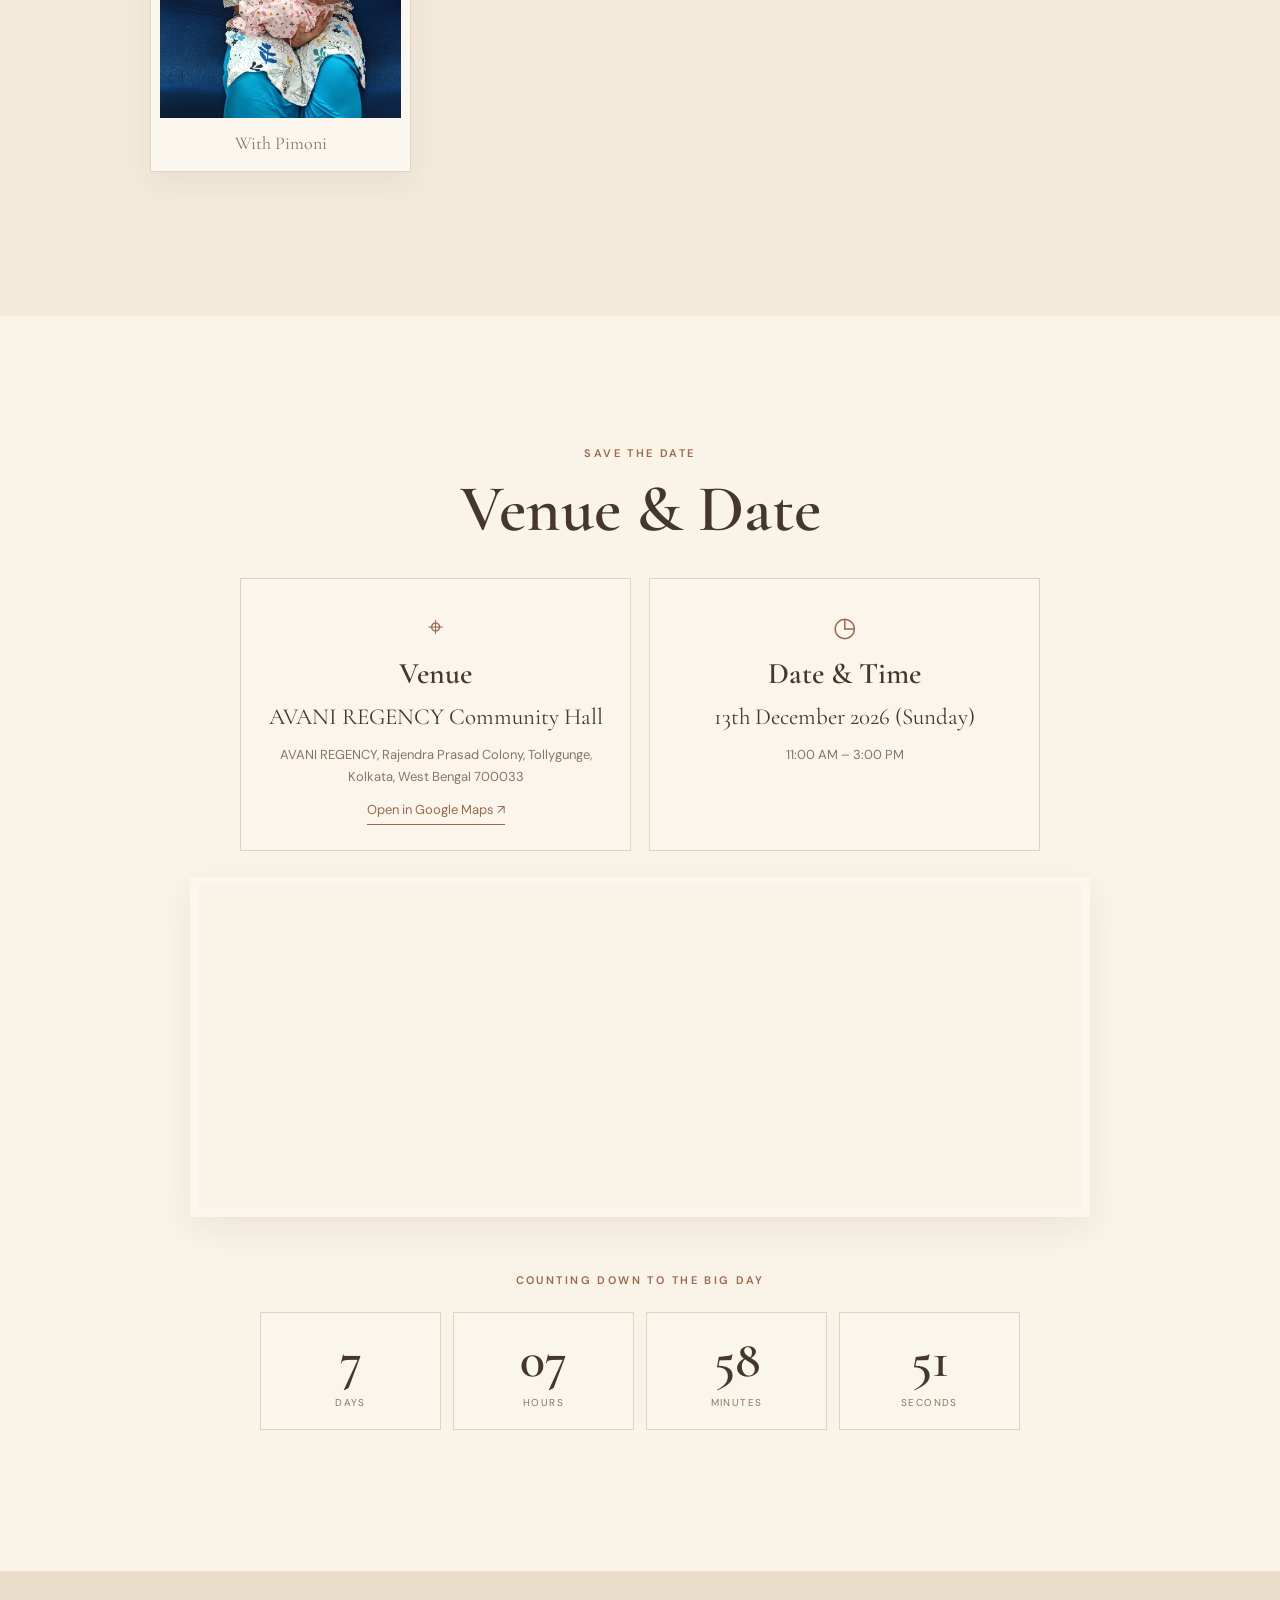
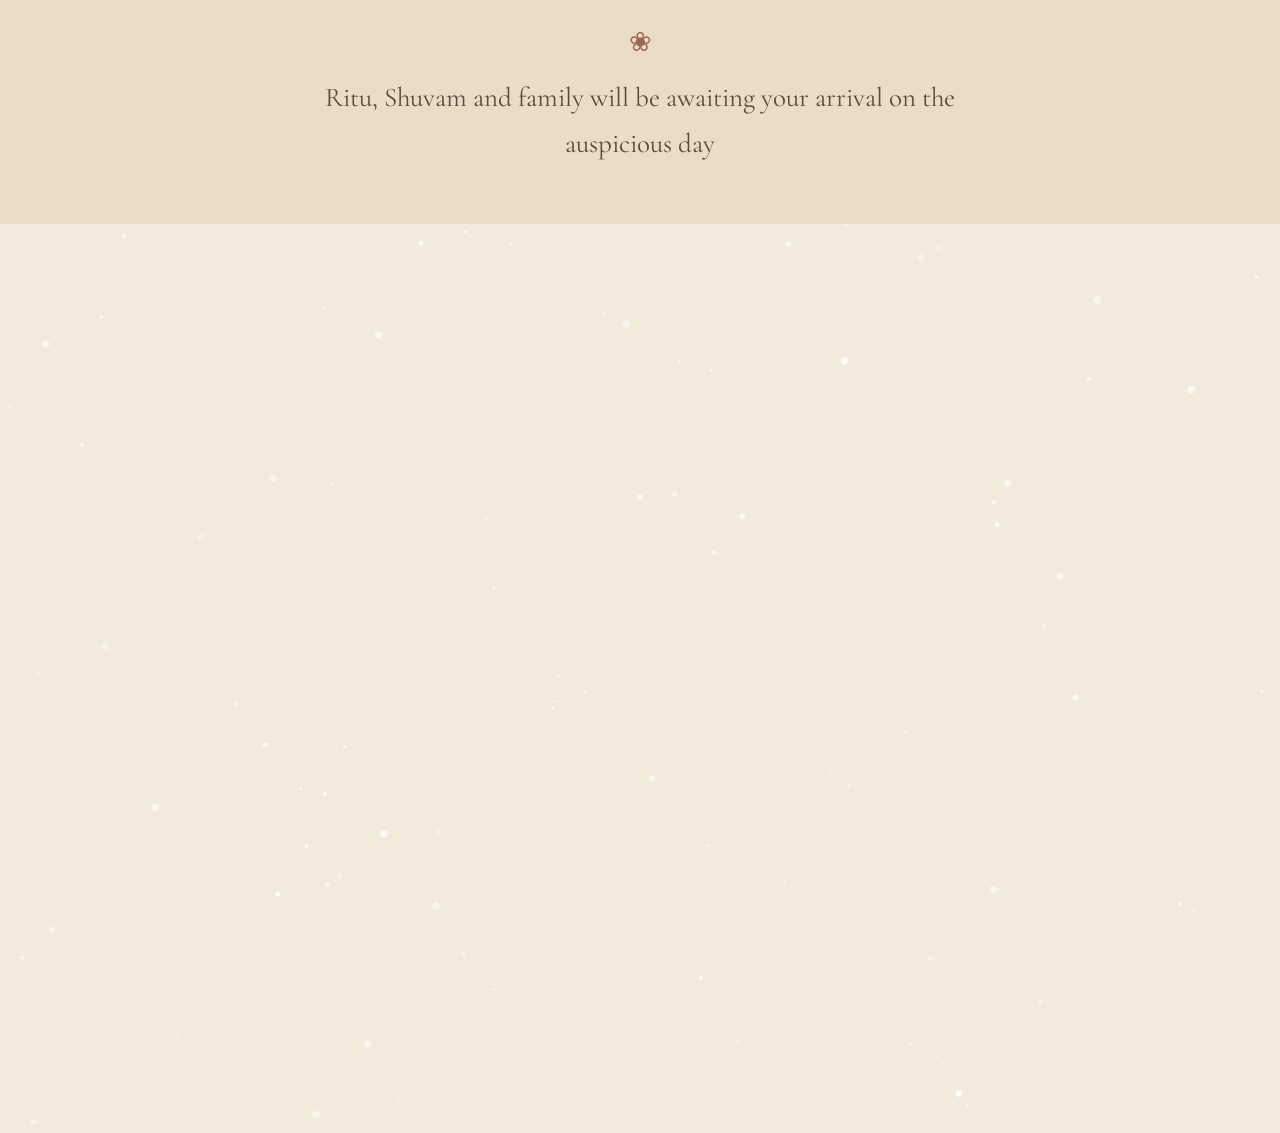
==== commit d4775337: "Update index.html" ====
--- a/index.html
+++ b/index.html
@@ -294,5 +294,83 @@
 
   <script src="js/config.js"></script>
   <script src="js/app.js"></script>
+  <canvas id="snowfall"></canvas>
+  <script>
+document.addEventListener("DOMContentLoaded", function () {
+
+    const canvas = document.getElementById("snowfall");
+    const ctx = canvas.getContext("2d");
+
+    let flakes = [];
+    let animationId;
+    let active = true;
+
+    function resizeCanvas() {
+        canvas.width = window.innerWidth;
+        canvas.height = window.innerHeight;
+    }
+
+    resizeCanvas();
+    window.addEventListener("resize", resizeCanvas);
+
+    // Create snowflakes
+    for (let i = 0; i < 90; i++) {
+        flakes.push({
+            x: Math.random() * canvas.width,
+            y: Math.random() * canvas.height,
+            radius: Math.random() * 3 + 1,
+            speed: Math.random() * 2 + 1,
+            drift: Math.random() * 1 - 0.5,
+            opacity: Math.random() * 0.6 + 0.3
+        });
+    }
+
+    function animateSnow() {
+        if (!active) return;
+
+        ctx.clearRect(0, 0, canvas.width, canvas.height);
+
+        flakes.forEach(flake => {
+
+            ctx.beginPath();
+            ctx.arc(
+                flake.x,
+                flake.y,
+                flake.radius,
+                0,
+                Math.PI * 2
+            );
+
+            ctx.fillStyle = `rgba(255,255,255,${flake.opacity})`;
+            ctx.fill();
+
+            flake.y += flake.speed;
+            flake.x += flake.drift;
+
+            if (flake.y > canvas.height) {
+                flake.y = -5;
+                flake.x = Math.random() * canvas.width;
+            }
+
+            if (flake.x > canvas.width) flake.x = 0;
+            if (flake.x < 0) flake.x = canvas.width;
+        });
+
+        animationId = requestAnimationFrame(animateSnow);
+    }
+
+    animateSnow();
+
+    // Stop snowfall after 5 seconds
+    setTimeout(() => {
+        active = false;
+        cancelAnimationFrame(animationId);
+        ctx.clearRect(0, 0, canvas.width, canvas.height);
+        canvas.remove();
+        window.removeEventListener("resize", resizeCanvas);
+    }, 5000);
+
+});
+</script>
 </body>
 </html>
--- a/css/styles.css
+++ b/css/styles.css
@@ -76,26 +76,72 @@
   .countdown span { font-size: 8px; letter-spacing: .07em; }
 }
 
+/* Translate + Music controls */
+.header-actions {
+    display: flex;
+    align-items: center;
+    justify-content: center;
+    gap: 10px;
+}
+
+/* Music button */
 .music-toggle {
-    position: fixed;
-    bottom: 20px;
-    right: 20px;
-    z-index: 9999;
+    position: relative;
+    display: inline-flex;
+    align-items: center;
+    justify-content: center;
 
-    background: rgba(30, 35, 65, 0.9);
-    color: #f5d99b;
+    width: 40px;
+    height: 40px;
+    padding: 0;
 
-    border: 1px solid #d6b56d;
-    border-radius: 30px;
+    background: transparent;
+    border: none;
+    box-shadow: none;
 
-    padding: 12px 20px;
-    font-size: 14px;
+    color: inherit;
+    font-size: 25px;
     cursor: pointer;
+    flex-shrink: 0;
+}
 
+/* Music note */
+.music-icon {
+    line-height: 1;
     font-family: Georgia, serif;
-    box-shadow: 0 3px 12px rgba(0,0,0,0.2);
+}
+
+/* Slash shown when music is off */
+.music-slash {
+    display: none;
+    position: absolute;
+
+    width: 29px;
+    height: 2px;
+
+    background: currentColor;
+    transform: rotate(-48deg);
+    border-radius: 2px;
+}
+
+/* Off state */
+.music-toggle.is-off .music-slash {
+    display: block;
 }
 
 .music-toggle:hover {
-    background: #454b78;
+    opacity: 0.75;
 }
+
+/* Mobile responsiveness */
+@media (max-width: 600px) {
+    .header-actions {
+        gap: 6px;
+    }
+
+    .music-toggle {
+        width: 34px;
+        height: 34px;
+        font-size: 22px;
+    }
+}
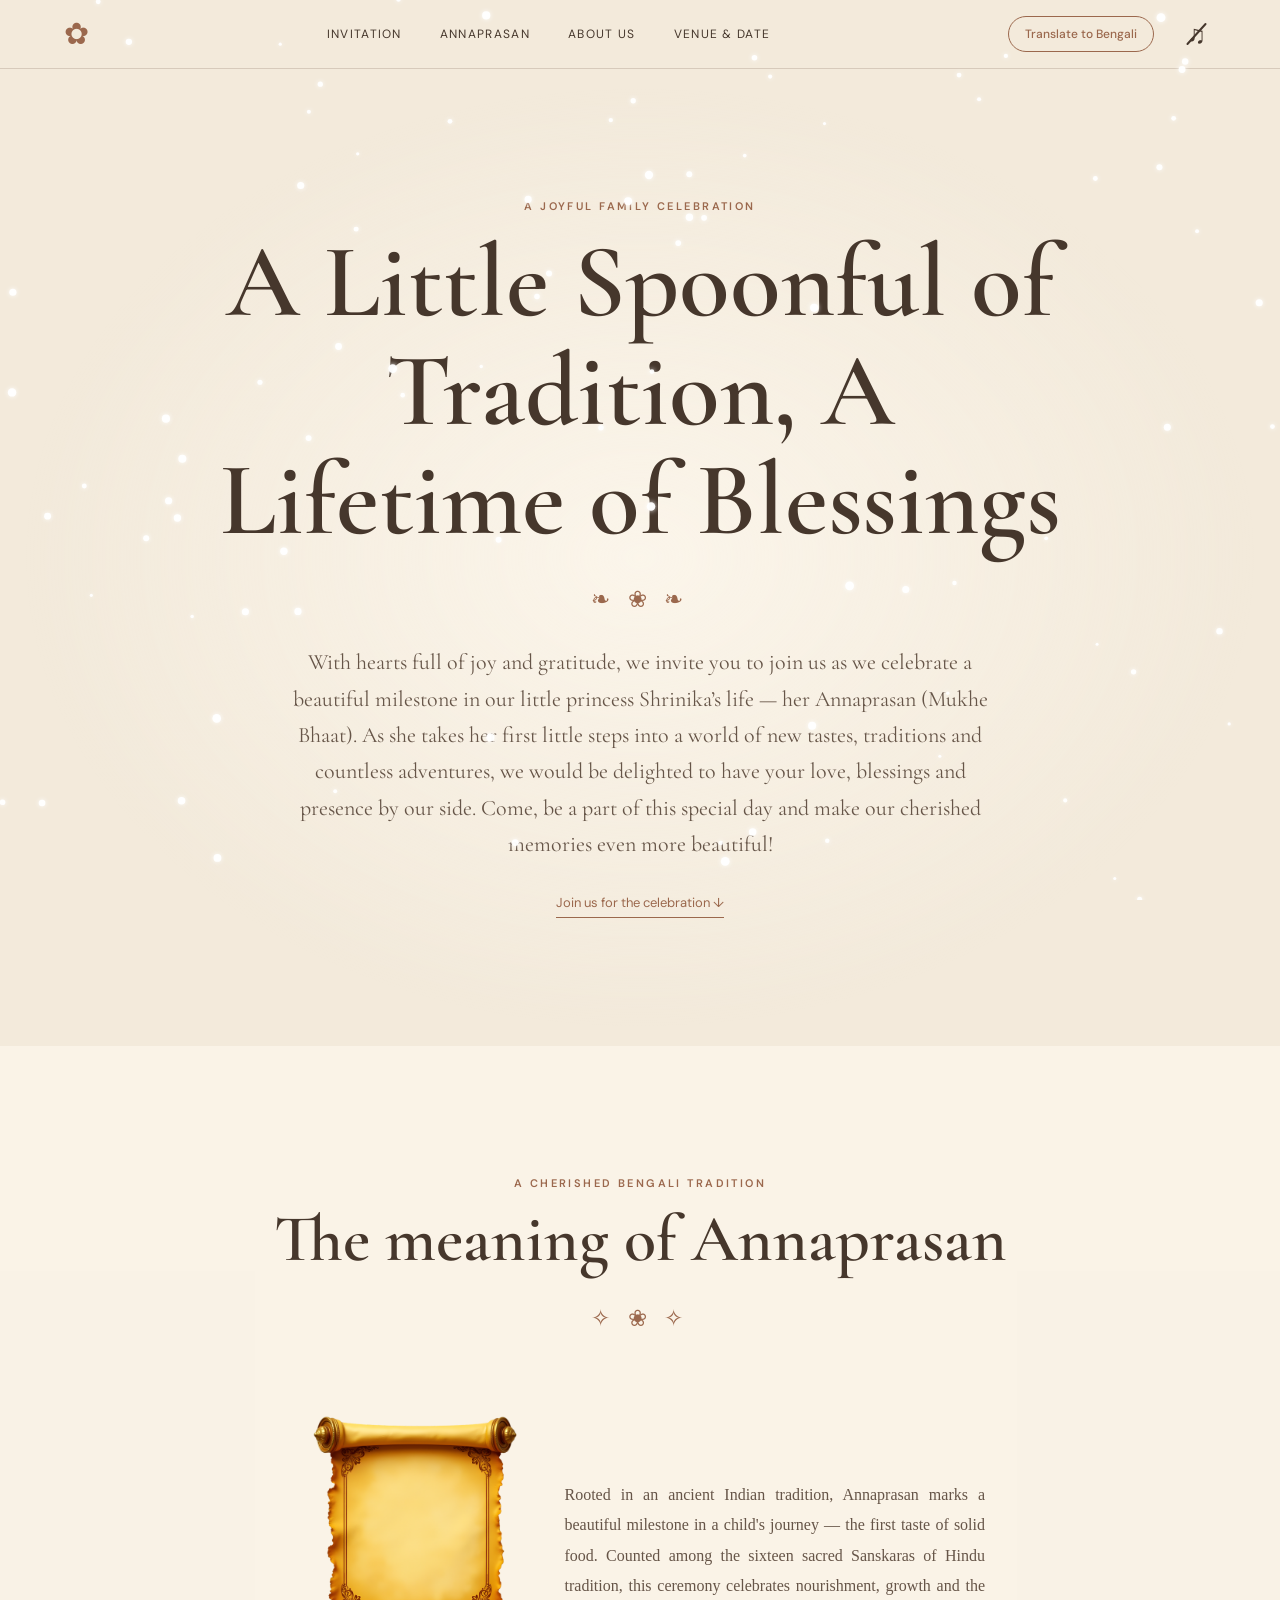
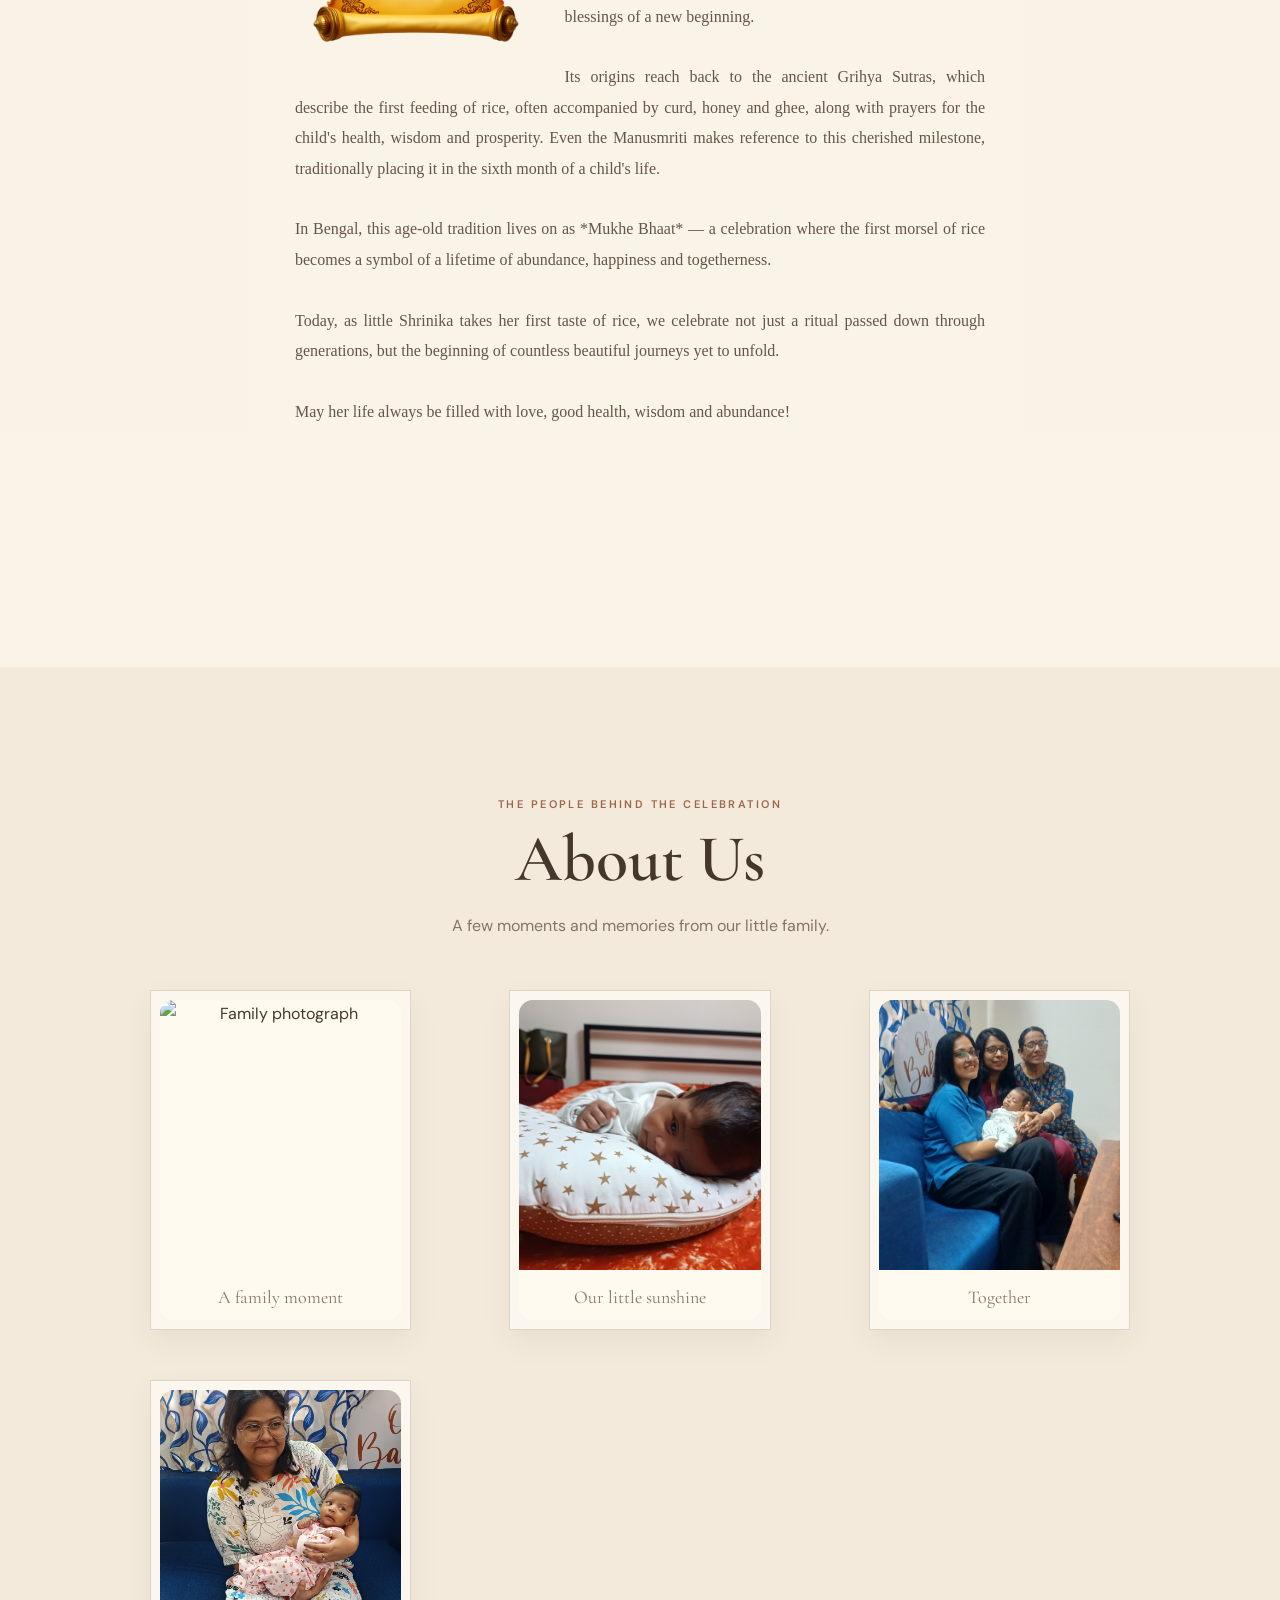
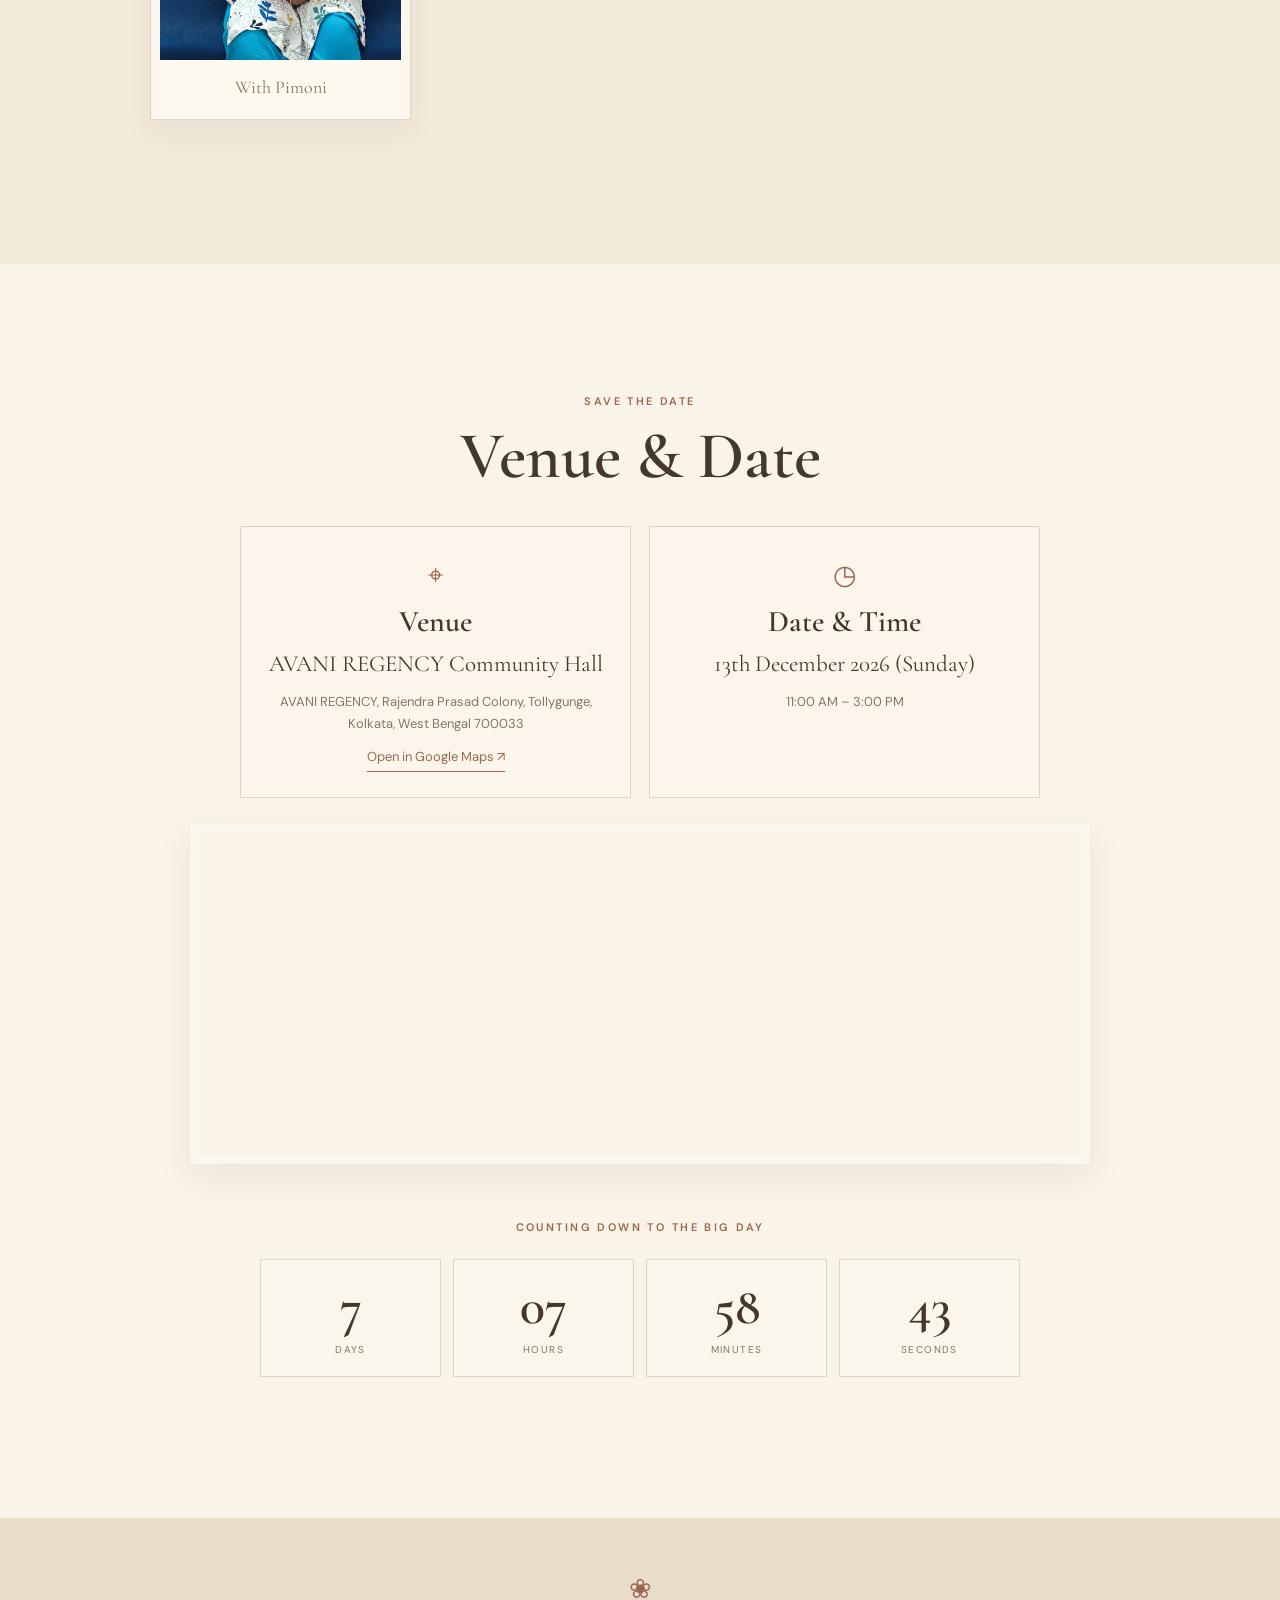
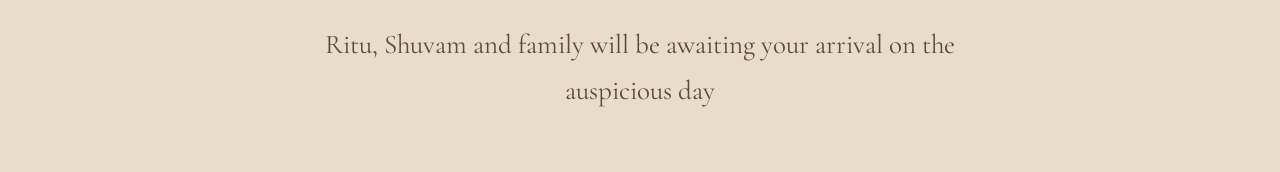
==== commit c4b4b7a2: "Update index.html" ====
--- a/index.html
+++ b/index.html
@@ -318,7 +318,7 @@
         flakes.push({
             x: Math.random() * canvas.width,
             y: Math.random() * canvas.height,
-            radius: Math.random() * 3 + 1,
+            radius: Math.random() * 3 + 1.5,
             speed: Math.random() * 2 + 1,
             drift: Math.random() * 1 - 0.5,
             opacity: Math.random() * 0.6 + 0.3
@@ -341,7 +341,9 @@
                 Math.PI * 2
             );
 
-            ctx.fillStyle = `rgba(255,255,255,${flake.opacity})`;
+            ctx.fillStyle = "rgba(255, 255, 255, 0.95)";
+            ctx.shadowBlur = 5;
+            ctx.shadowColor = "white";
             ctx.fill();
 
             flake.y += flake.speed;
--- a/css/styles.css
+++ b/css/styles.css
@@ -145,3 +145,104 @@
         font-size: 22px;
     }
 }
+
+#snowfall {
+    position: fixed;
+    inset: 0;
+    width: 100%;
+    height: 100%;
+    pointer-events: none;
+    z-index: 99999;
+}
+/* Interactive family photo cards */
+.photo-card {
+  perspective: 1200px;
+  cursor: pointer;
+  min-height: 320px;
+}
+
+.photo-card-inner {
+  position: relative;
+  width: 100%;
+  height: 100%;
+  min-height: 320px;
+  transform-style: preserve-3d;
+  transition: transform 0.8s ease;
+}
+
+.photo-card-front,
+.photo-card-back {
+  position: absolute;
+  inset: 0;
+  width: 100%;
+  height: 100%;
+  min-height: 320px;
+  border-radius: 14px;
+  overflow: hidden;
+  backface-visibility: hidden;
+  -webkit-backface-visibility: hidden;
+}
+
+.photo-card-front {
+  background: #fffaf0;
+}
+
+.photo-card-front img {
+  width: 100%;
+  height: 270px;
+  object-fit: cover;
+  display: block;
+}
+
+.photo-card-front figcaption {
+  padding: 12px;
+  text-align: center;
+}
+
+.photo-card-back {
+  transform: rotateY(180deg);
+  background: #f5e8ce;
+  color: #513b2b;
+  padding: 24px;
+  box-sizing: border-box;
+  display: flex;
+  flex-direction: column;
+  justify-content: center;
+  text-align: center;
+}
+
+.photo-card-back h3 {
+  font-family: Georgia, serif;
+  margin-bottom: 14px;
+}
+
+.photo-card-back p {
+  line-height: 1.7;
+}
+
+/* Rapid spin before flipping */
+.photo-card.spinning .photo-card-inner {
+  animation: photoRapidSpin 1s ease-in-out;
+}
+
+@keyframes photoRapidSpin {
+  0%   { transform: rotateY(0deg) scale(1); }
+  25%  { transform: rotateY(360deg) scale(1.05); }
+  50%  { transform: rotateY(720deg) scale(1.05); }
+  75%  { transform: rotateY(1080deg) scale(1.05); }
+  100% { transform: rotateY(1440deg) scale(1); }
+}
+
+.photo-card.flipped .photo-card-inner {
+  transform: rotateY(180deg);
+}
+
+@media (prefers-reduced-motion: reduce) {
+  .photo-card.spinning .photo-card-inner {
+    animation: none;
+  }
+
+  .photo-card-inner {
+    transition: none;
+  }
+}
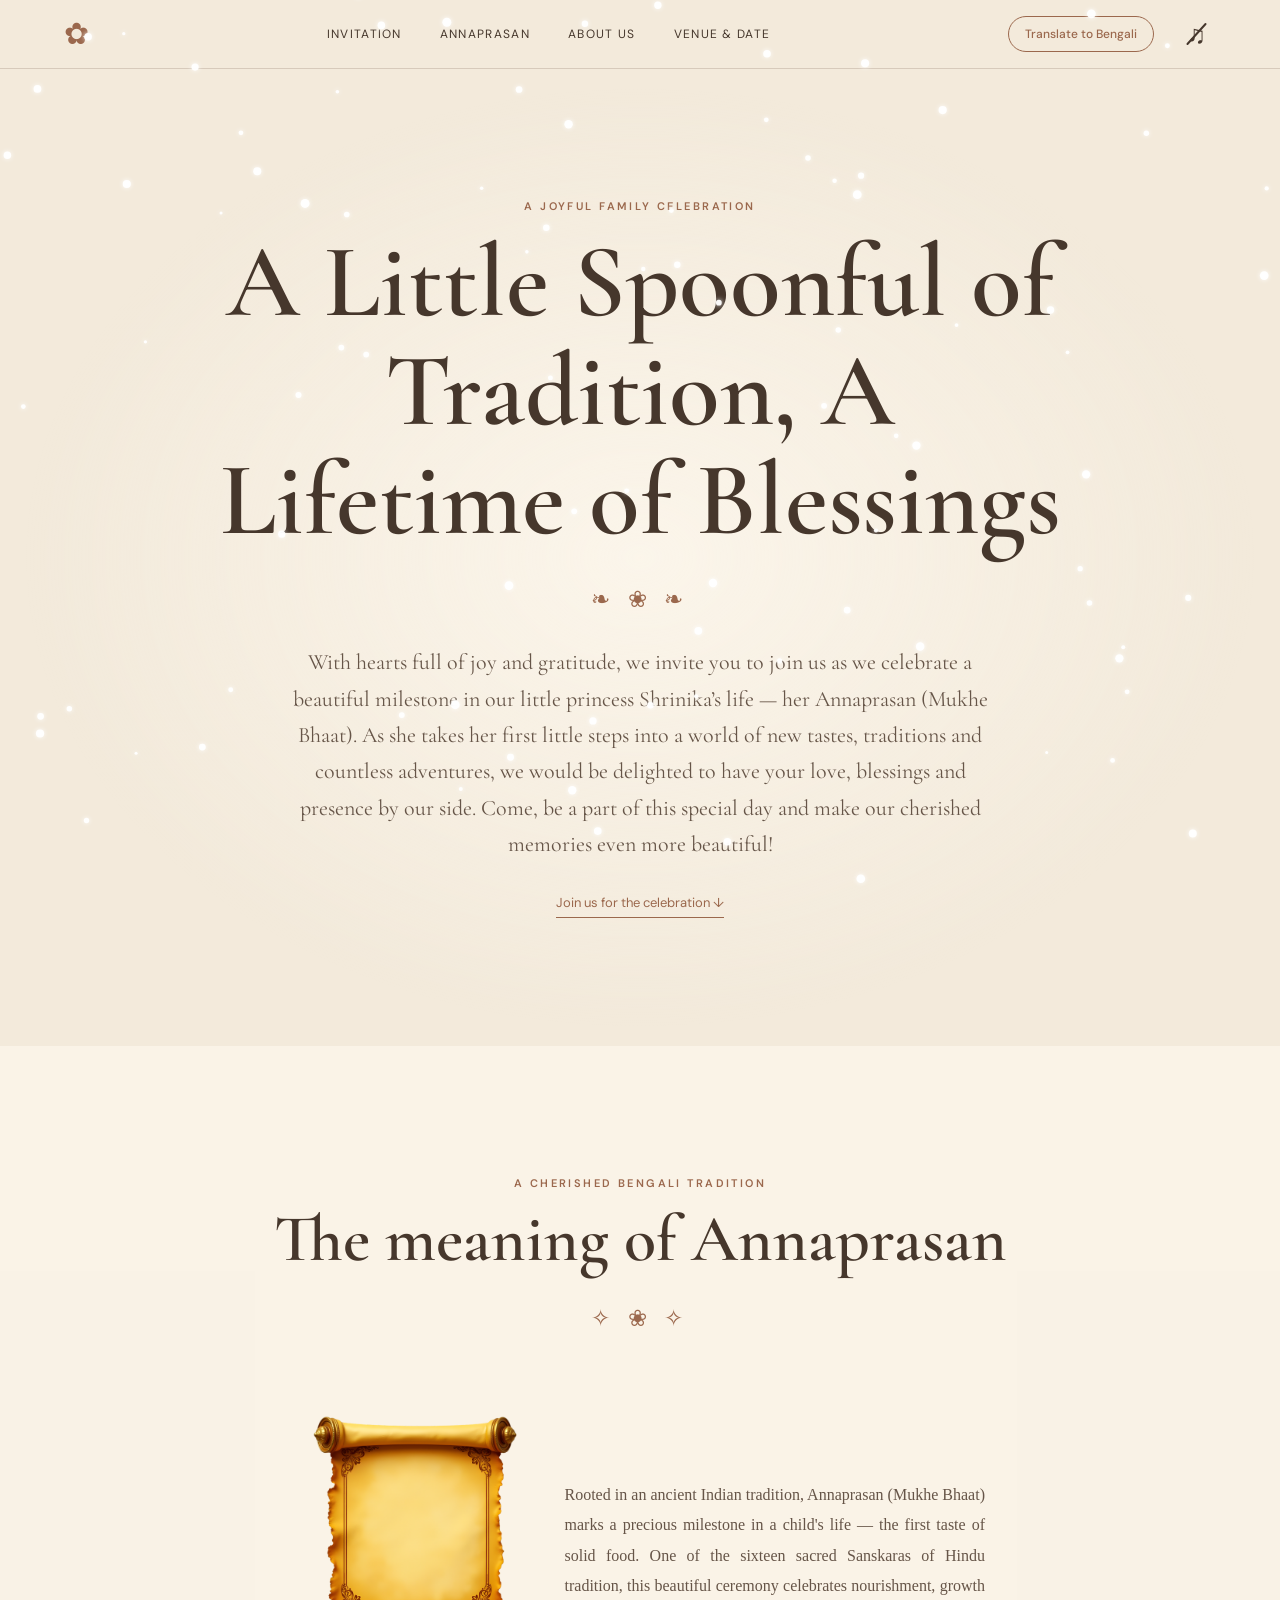
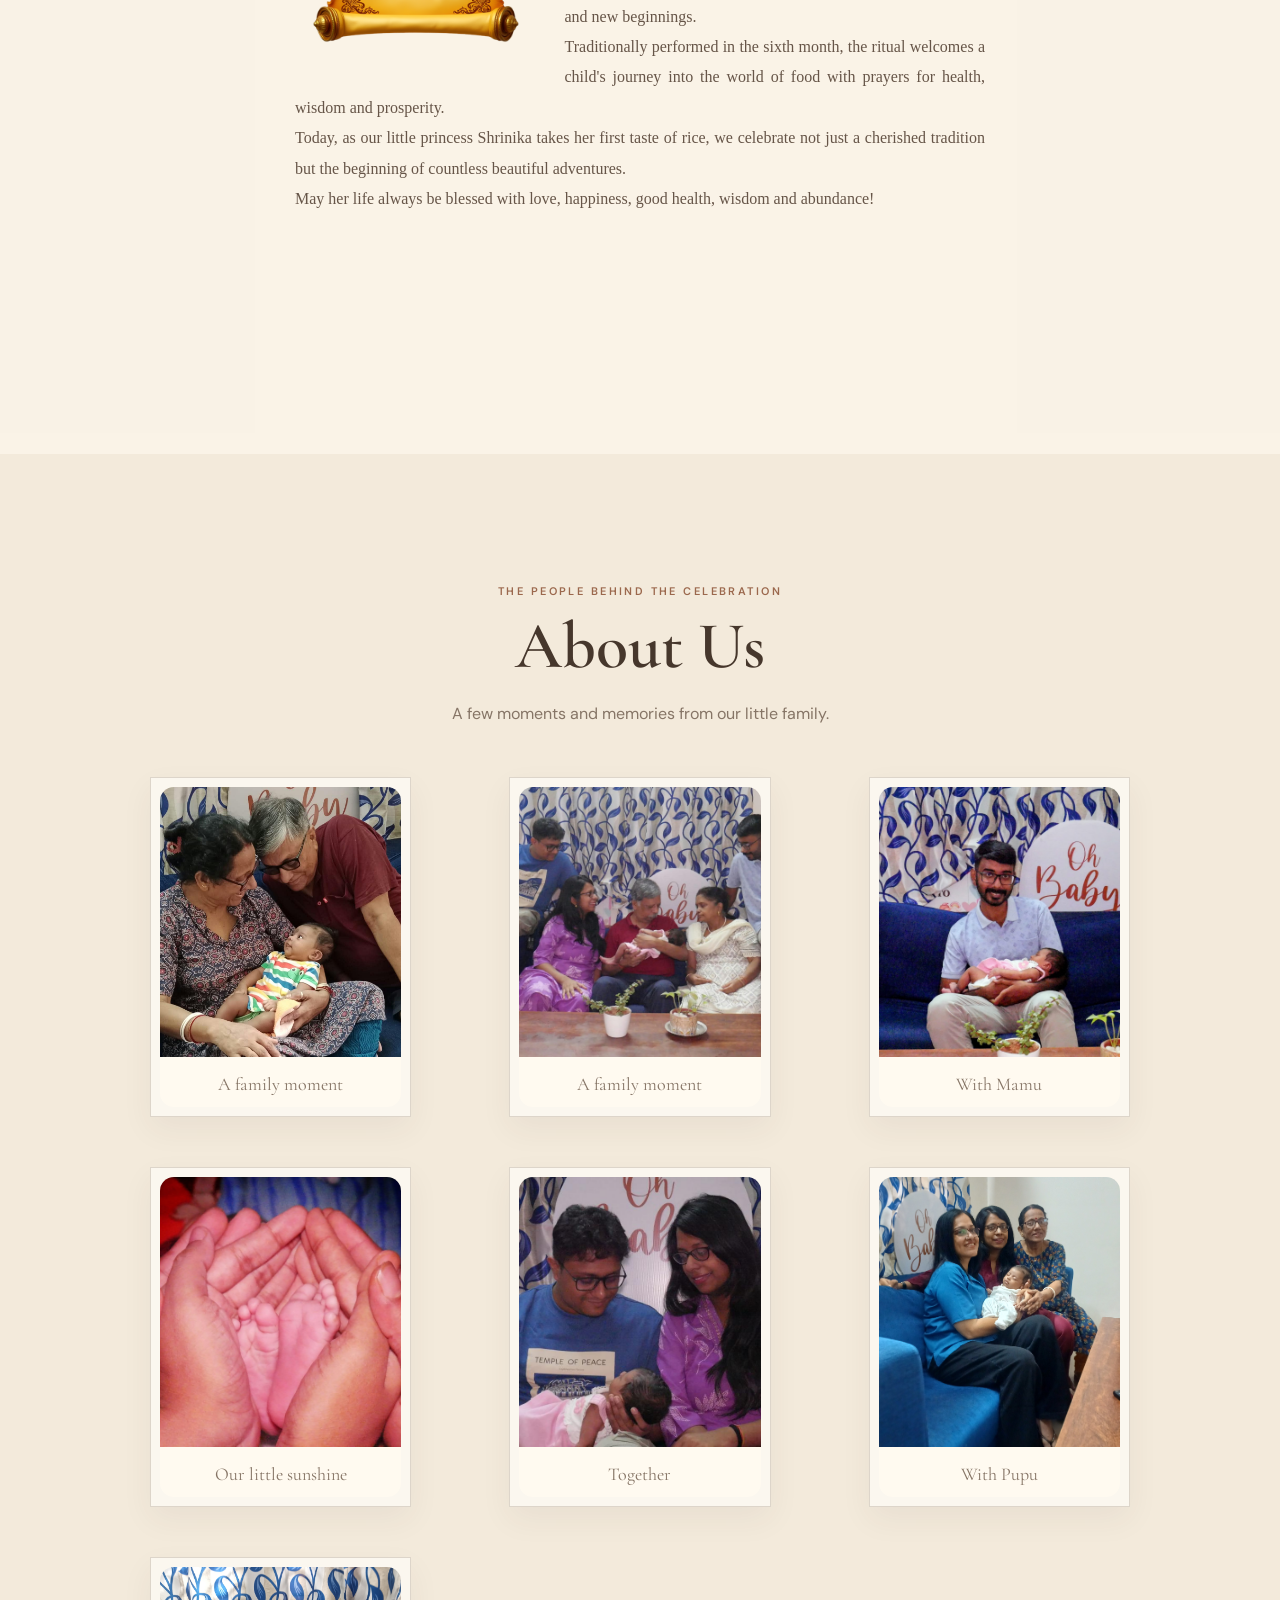
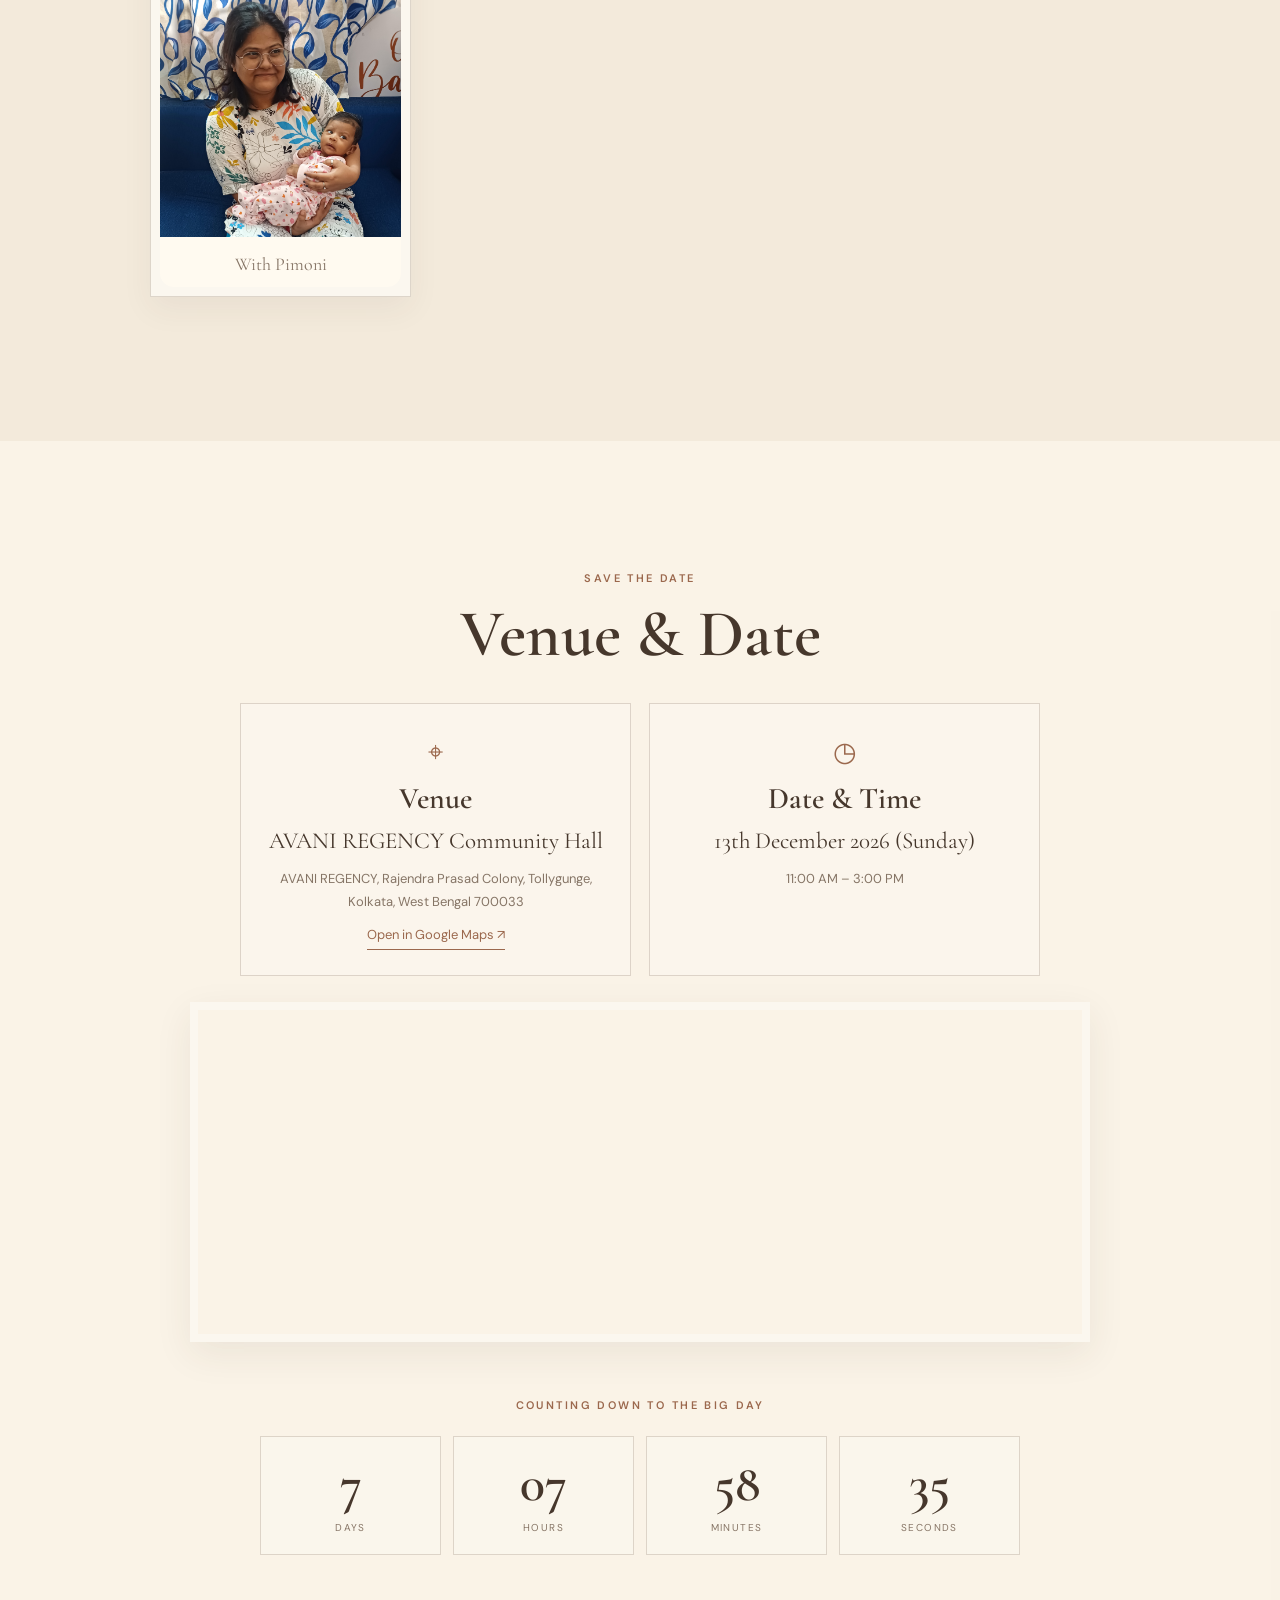
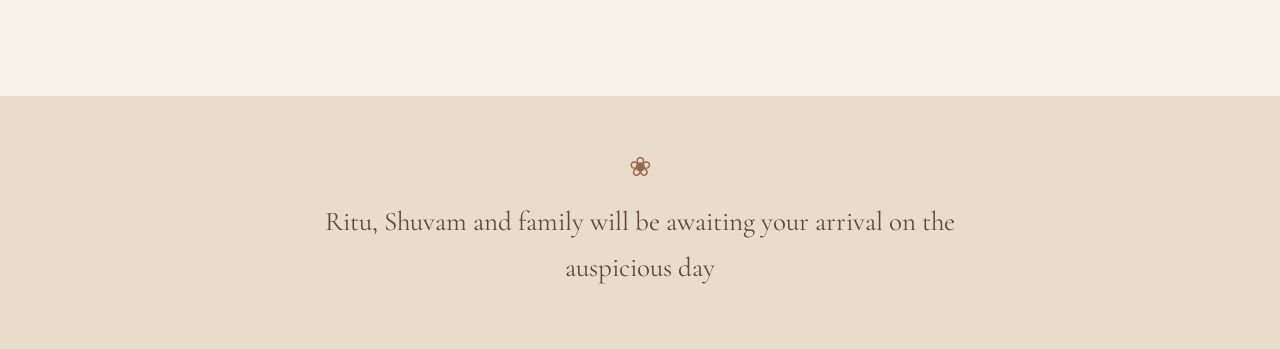
==== commit ef1109e9: "Commit" ====
--- a/index.html
+++ b/index.html
@@ -99,14 +99,17 @@
     <section id="invitation" class="section hero-section">
       <div class="section-inner hero-inner">
         <p class="eyebrow" data-en="A joyful family celebration" data-bn="আনন্দের পারিবারিক উৎসব">A joyful family celebration</p>
-        <h1 data-en="A Little Spoonful of Tradition, A Lifetime of Blessings" data-bn="আমন্ত্রণের শিরোনাম">A Little Spoonful of Tradition, A Lifetime of Blessings</h1>
+        <h1 data-en="A Little Spoonful of Tradition, A Lifetime of Blessings" data-bn="এক মুঠো আনন্দ, একরাশ আশীর্বাদ">A Little Spoonful of Tradition, A Lifetime of Blessings</h1>
         <div class="ornament" aria-hidden="true">❧ ❀ ❧</div>
         <p class="intro-copy" data-en="With hearts full of joy and gratitude, we invite you to join us as we celebrate a beautiful milestone in our little princess Shrinika’s life — her Annaprasan (Mukhe Bhaat).
 
 As she takes her first little steps into a world of new tastes, traditions and countless adventures, we would be delighted to have your love, blessings and presence by our side.
 
 Come, be a part of this special day and make our cherished memories even more beautiful"
-          data-bn="অআআমন্ত্রণের বর্ণনা কখগঘঙ চছজঝঞ টঠডঢণ তথমদধন পফবভম যরলশষসহ">With hearts full of joy and gratitude, we invite you to join us as we celebrate a beautiful milestone in our little princess Shrinika’s life — her Annaprasan (Mukhe Bhaat).
+          data-bn="অফুরন্ত আনন্দ ও কৃতজ্ঞতায় ভরা হৃদয় নিয়ে, আমাদের ছোট্ট রাজকন্যা শ্রিনিকার জীবনের এক সুন্দর মুহূর্ত—তার অন্নপ্রাশন (মুখে ভাত) উপলক্ষে আপনাদের সাদর আমন্ত্রণ জানাই।
+নতুন নতুন স্বাদ, ঐতিহ্য আর অসংখ্য রঙিন অভিযানের জগতে আমাদের ছোট্ট সোনামণির প্রথম পদক্ষেপের এই শুভক্ষণে আপনাদের ভালোবাসা, আশীর্বাদ ও সান্নিধ্য আমাদের একান্ত কাম্য।
+এই বিশেষ দিনটিকে আরও আনন্দময় ও স্মরণীয় করে তুলতে আপনাদের সপরিবারে উপস্থিতি আমাদের একান্তভাবে আনন্দিত করবে।
+আসুন, আমাদের এই আনন্দের মুহূর্তের অংশীদার হোন এবং আপনাদের ভালোবাসা ও আশীর্বাদে আমাদের স্মৃতির ঝুলিকে আরও সুন্দর করে তুলুন।">With hearts full of joy and gratitude, we invite you to join us as we celebrate a beautiful milestone in our little princess Shrinika’s life — her Annaprasan (Mukhe Bhaat).
 
 As she takes her first little steps into a world of new tastes, traditions and countless adventures, we would be delighted to have your love, blessings and presence by our side.
 
@@ -140,26 +143,19 @@
       />
 
       <p class="story-scroll-text"
-         data-en="Rooted in an ancient Indian tradition, Annaprasan marks a beautiful milestone in a child's journey — the first taste of solid food. Counted among the sixteen sacred Sanskaras of Hindu tradition, this ceremony celebrates nourishment, growth and the blessings of a new beginning.
-
-Its origins reach back to the ancient Grihya Sutras, which describe the first feeding of rice, often accompanied by curd, honey and ghee, along with prayers for the child's health, wisdom and prosperity. Even the Manusmriti makes reference to this cherished milestone, traditionally placing it in the sixth month of a child's life.
-
-In Bengal, this age-old tradition lives on as *Mukhe Bhaat* — a celebration where the first morsel of rice becomes a symbol of a lifetime of abundance, happiness and togetherness.
-
-Today, as little Shrinika takes her first taste of rice, we celebrate not just a ritual passed down through generations, but the beginning of countless beautiful journeys yet to unfold.
-
-May her life always be filled with love, good health, wisdom and abundance!"
-         data-bn="অন্নপ্রাশন বাংলায় মুখেভাত নামে পরিচিত। এই অনুষ্ঠানে শিশুকে প্রথমবার ভাত খাওয়ানো হয়। পরিবার একত্রিত হয়ে আশীর্বাদ, স্নেহ ও শুভকামনা জানায়.">
-
-Rooted in an ancient Indian tradition, Annaprasan marks a beautiful milestone in a child's journey — the first taste of solid food. Counted among the sixteen sacred Sanskaras of Hindu tradition, this ceremony celebrates nourishment, growth and the blessings of a new beginning.
-
-Its origins reach back to the ancient Grihya Sutras, which describe the first feeding of rice, often accompanied by curd, honey and ghee, along with prayers for the child's health, wisdom and prosperity. Even the Manusmriti makes reference to this cherished milestone, traditionally placing it in the sixth month of a child's life.
-
-In Bengal, this age-old tradition lives on as *Mukhe Bhaat* — a celebration where the first morsel of rice becomes a symbol of a lifetime of abundance, happiness and togetherness.
-
-Today, as little Shrinika takes her first taste of rice, we celebrate not just a ritual passed down through generations, but the beginning of countless beautiful journeys yet to unfold.
-
-May her life always be filled with love, good health, wisdom and abundance!
+         data-en="Rooted in an ancient Indian tradition, Annaprasan (Mukhe Bhaat) marks a precious milestone in a child's life — the first taste of solid food. One of the sixteen sacred Sanskaras of Hindu tradition, this beautiful ceremony celebrates nourishment, growth and new beginnings.
+Traditionally performed in the sixth month, the ritual welcomes a child's journey into the world of food with prayers for health, wisdom and prosperity.
+Today, as our little princess Shrinika takes her first taste of rice, we celebrate not just a cherished tradition but the beginning of countless beautiful adventures.
+May her life always be blessed with love, happiness, good health, wisdom and abundance!"
+         data-bn="প্রাচীন ভারতীয় ঐতিহ্যের ধারায় অন্নপ্রাশন (মুখে ভাত) একটি শিশুর জীবনের অত্যন্ত আনন্দময় ও তাৎপর্যপূর্ণ মুহূর্ত—প্রথমবার কঠিন খাবারের স্বাদ গ্রহণ। হিন্দু ধর্মের ষোড়শ সংস্কারের অন্যতম এই পবিত্র অনুষ্ঠান শিশুর পুষ্টি, বেড়ে ওঠা ও নতুন জীবনের সূচনাকে উদযাপন করে।
+প্রচলিত রীতি অনুযায়ী, শিশুর ষষ্ঠ মাসে এই অনুষ্ঠান পালিত হয়। এই শুভক্ষণে শিশুর সুস্বাস্থ্য, জ্ঞান, সমৃদ্ধি ও মঙ্গল কামনায় প্রার্থনা করা হয়।
+আজ আমাদের ছোট্ট রাজকন্যা শ্রিনিকা যখন জীবনের প্রথমবার ভাতের স্বাদ গ্রহণ করবে, তখন আমরা শুধু একটি প্রাচীন ঐতিহ্যকেই উদযাপন করব না, বরং তার জীবনের অসংখ্য সুন্দর অভিযাত্রারও শুভ সূচনা করব।
+তার জীবন ভালোবাসা, আনন্দ, সুস্বাস্থ্য, জ্ঞান ও প্রাচুর্যে পরিপূর্ণ হয়ে উঠুক—এই আমাদের আন্তরিক প্রার্থনা!">
+
+Rooted in an ancient Indian tradition, Annaprasan (Mukhe Bhaat) marks a precious milestone in a child's life — the first taste of solid food. One of the sixteen sacred Sanskaras of Hindu tradition, this beautiful ceremony celebrates nourishment, growth and new beginnings.
+Traditionally performed in the sixth month, the ritual welcomes a child's journey into the world of food with prayers for health, wisdom and prosperity.
+Today, as our little princess Shrinika takes her first taste of rice, we celebrate not just a cherished tradition but the beginning of countless beautiful adventures.
+May her life always be blessed with love, happiness, good health, wisdom and abundance!
 
       </p>
 
--- a/css/styles.css
+++ b/css/styles.css
@@ -246,3 +246,18 @@
     transition: none;
   }
 }
+
+
+  /* Discourage image selection and dragging */
+  img {
+    -webkit-user-drag: none;
+    -webkit-user-select: none;
+    user-select: none;
+  }
+
+  /* Prevent text selection on photographs */
+  .photo-card,
+  .photo-card img {
+    -webkit-user-select: none;
+    user-select: none;
+  }
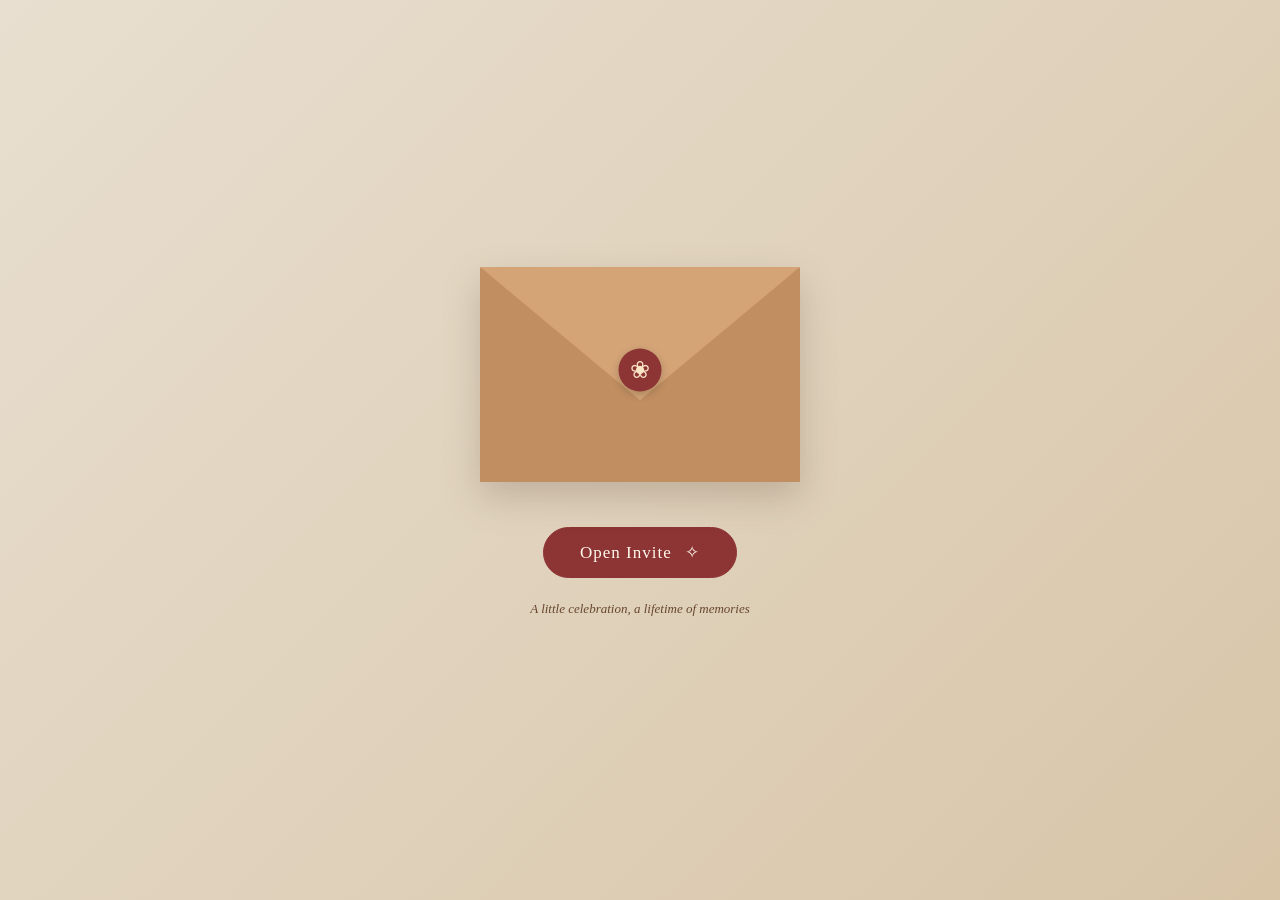
==== commit e1be1211: "Commit" ====
--- a/index.html
+++ b/index.html
@@ -12,8 +12,40 @@
 </head>
 <body>
   <audio id="bgMusic" loop preload="auto">
-    <source src="assets/background-music.mp3" type="audio/mpeg">
+    <source src="assets/background-music.aac" type="audio/mpeg">
   </audio>
+  
+<!-- ENVELOPE INTRO SCREEN -->
+<div id="envelopeScreen" class="envelope-screen">
+  <div class="envelope-container">
+
+    <div class="envelope">
+      <div class="envelope-back"></div>
+
+      <div class="envelope-letter">
+        <div class="letter-content">
+          <p class="letter-eyebrow">A Special Invitation</p>
+          <h1>You're Invited!</h1>
+          <p>To celebrate a beautiful milestone in our little one's life.</p>
+          <span class="letter-flower">❀</span>
+        </div>
+      </div>
+
+      <div class="envelope-front"></div>
+      <div class="envelope-flap"></div>
+
+      <div class="envelope-seal">❀</div>
+    </div>
+
+    <button id="openInviteButton" class="open-invite-button">
+      Open Invite <span>✧</span>
+    </button>
+
+    <p class="envelope-hint">A little celebration, a lifetime of memories</p>
+  </div>
+</div>
+
+  <div id="invitationContent" style="display: none;">
   <div class="watermark" aria-hidden="true"></div>
   <header class="site-header">
     <a class="brand" href="#invitation" aria-label="Go to invitation">✿</a>
@@ -370,5 +402,6 @@
 
 });
 </script>
+</div>
 </body>
 </html>
--- a/css/styles.css
+++ b/css/styles.css
@@ -261,3 +261,181 @@
     -webkit-user-select: none;
     user-select: none;
   }
+
+
+/* =====================================
+   ENVELOPE INTRO SCREEN
+===================================== */
+
+.envelope-screen {
+  position: fixed;
+  inset: 0;
+  z-index: 100000;
+  display: flex;
+  align-items: center;
+  justify-content: center;
+  overflow: hidden;
+  background: linear-gradient(135deg, #e8dfd0, #d8c5a8);
+  transition: opacity 1s ease, visibility 1s ease;
+}
+
+.envelope-screen.hide {
+  opacity: 0;
+  visibility: hidden;
+  pointer-events: none;
+}
+
+.envelope-container {
+  text-align: center;
+  width: min(90%, 420px);
+}
+
+.envelope {
+  position: relative;
+  width: 320px;
+  height: 215px;
+  max-width: 100%;
+  margin: 0 auto 45px;
+  perspective: 1000px;
+  filter: drop-shadow(0 15px 18px rgba(65, 42, 25, 0.2));
+}
+
+.envelope-back {
+  position: absolute;
+  inset: 0;
+  background: #a97850;
+  border-radius: 5px;
+}
+
+.envelope-letter {
+  position: absolute;
+  left: 8%;
+  top: 5%;
+  width: 84%;
+  height: 90%;
+  background: #fffaf0;
+  z-index: 2;
+  transition: transform 1s ease;
+  display: flex;
+  justify-content: center;
+  align-items: center;
+}
+
+.letter-content {
+  padding: 15px;
+  color: #68462e;
+}
+
+.letter-eyebrow {
+  font-family: Georgia, serif;
+  font-size: 12px;
+  letter-spacing: 3px;
+  text-transform: uppercase;
+}
+
+.letter-content h1 {
+  font-family: Georgia, serif;
+  font-size: 30px;
+  margin: 12px 0;
+}
+
+.letter-content p {
+  font-size: 13px;
+  line-height: 1.6;
+}
+
+.letter-flower {
+  font-size: 24px;
+  color: #b88755;
+}
+
+.envelope-front {
+  position: absolute;
+  inset: 0;
+  z-index: 3;
+  background: #c18e61;
+  clip-path: polygon(0 0, 50% 60%, 100% 0, 100% 100%, 0 100%);
+}
+
+.envelope-flap {
+  position: absolute;
+  inset: 0;
+  z-index: 4;
+  background: #d4a477;
+  clip-path: polygon(0 0, 100% 0, 50% 62%);
+  transform-origin: top center;
+  transition: transform 0.8s ease;
+}
+
+.envelope-seal {
+  position: absolute;
+  z-index: 5;
+  top: 48%;
+  left: 50%;
+  transform: translate(-50%, -50%);
+  width: 43px;
+  height: 43px;
+  border-radius: 50%;
+  background: #8d3435;
+  color: #f8e4c4;
+  display: flex;
+  align-items: center;
+  justify-content: center;
+  font-size: 24px;
+  box-shadow: 0 3px 8px rgba(0,0,0,0.2);
+  transition: opacity 0.4s ease;
+}
+
+.open-invite-button {
+  padding: 14px 36px;
+  border: 1px solid #8d3435;
+  border-radius: 30px;
+  background: #8d3435;
+  color: #fff8eb;
+  font-family: Georgia, serif;
+  font-size: 17px;
+  cursor: pointer;
+  letter-spacing: 1px;
+  transition: all 0.3s ease;
+}
+
+.open-invite-button:hover {
+  background: #6f292b;
+  transform: translateY(-3px);
+}
+
+.open-invite-button span {
+  margin-left: 8px;
+}
+
+.envelope-hint {
+  margin-top: 20px;
+  font-family: Georgia, serif;
+  font-style: italic;
+  color: #68462e;
+  font-size: 13px;
+}
+
+/* Envelope opening animation */
+.envelope-screen.opening .envelope-flap {
+  transform: rotateX(180deg);
+}
+
+.envelope-screen.opening .envelope-seal {
+  opacity: 0;
+}
+
+.envelope-screen.opening .envelope-letter {
+  transform: translateY(-90px);
+}
+
+@media (max-width: 480px) {
+  .envelope {
+    width: 280px;
+    height: 190px;
+  }
+
+  .letter-content h1 {
+    font-size: 25px;
+  }
+}
